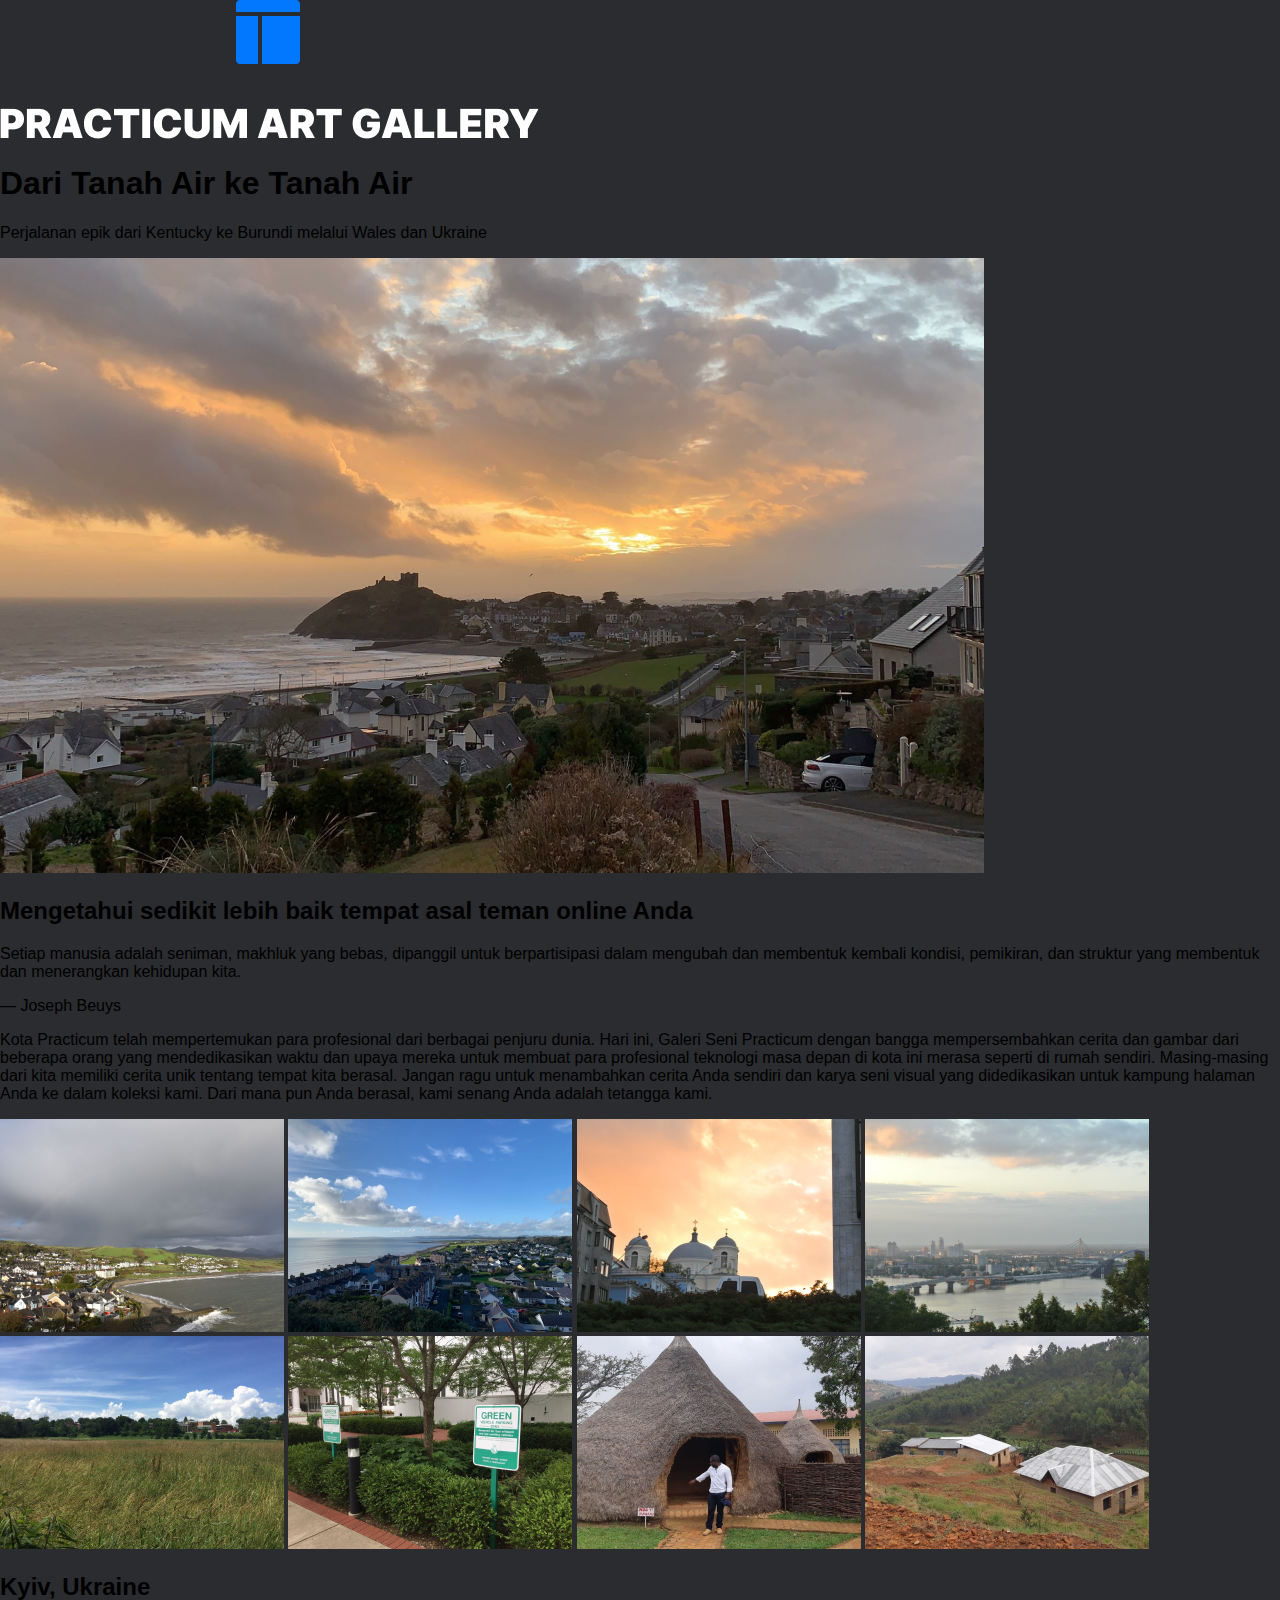
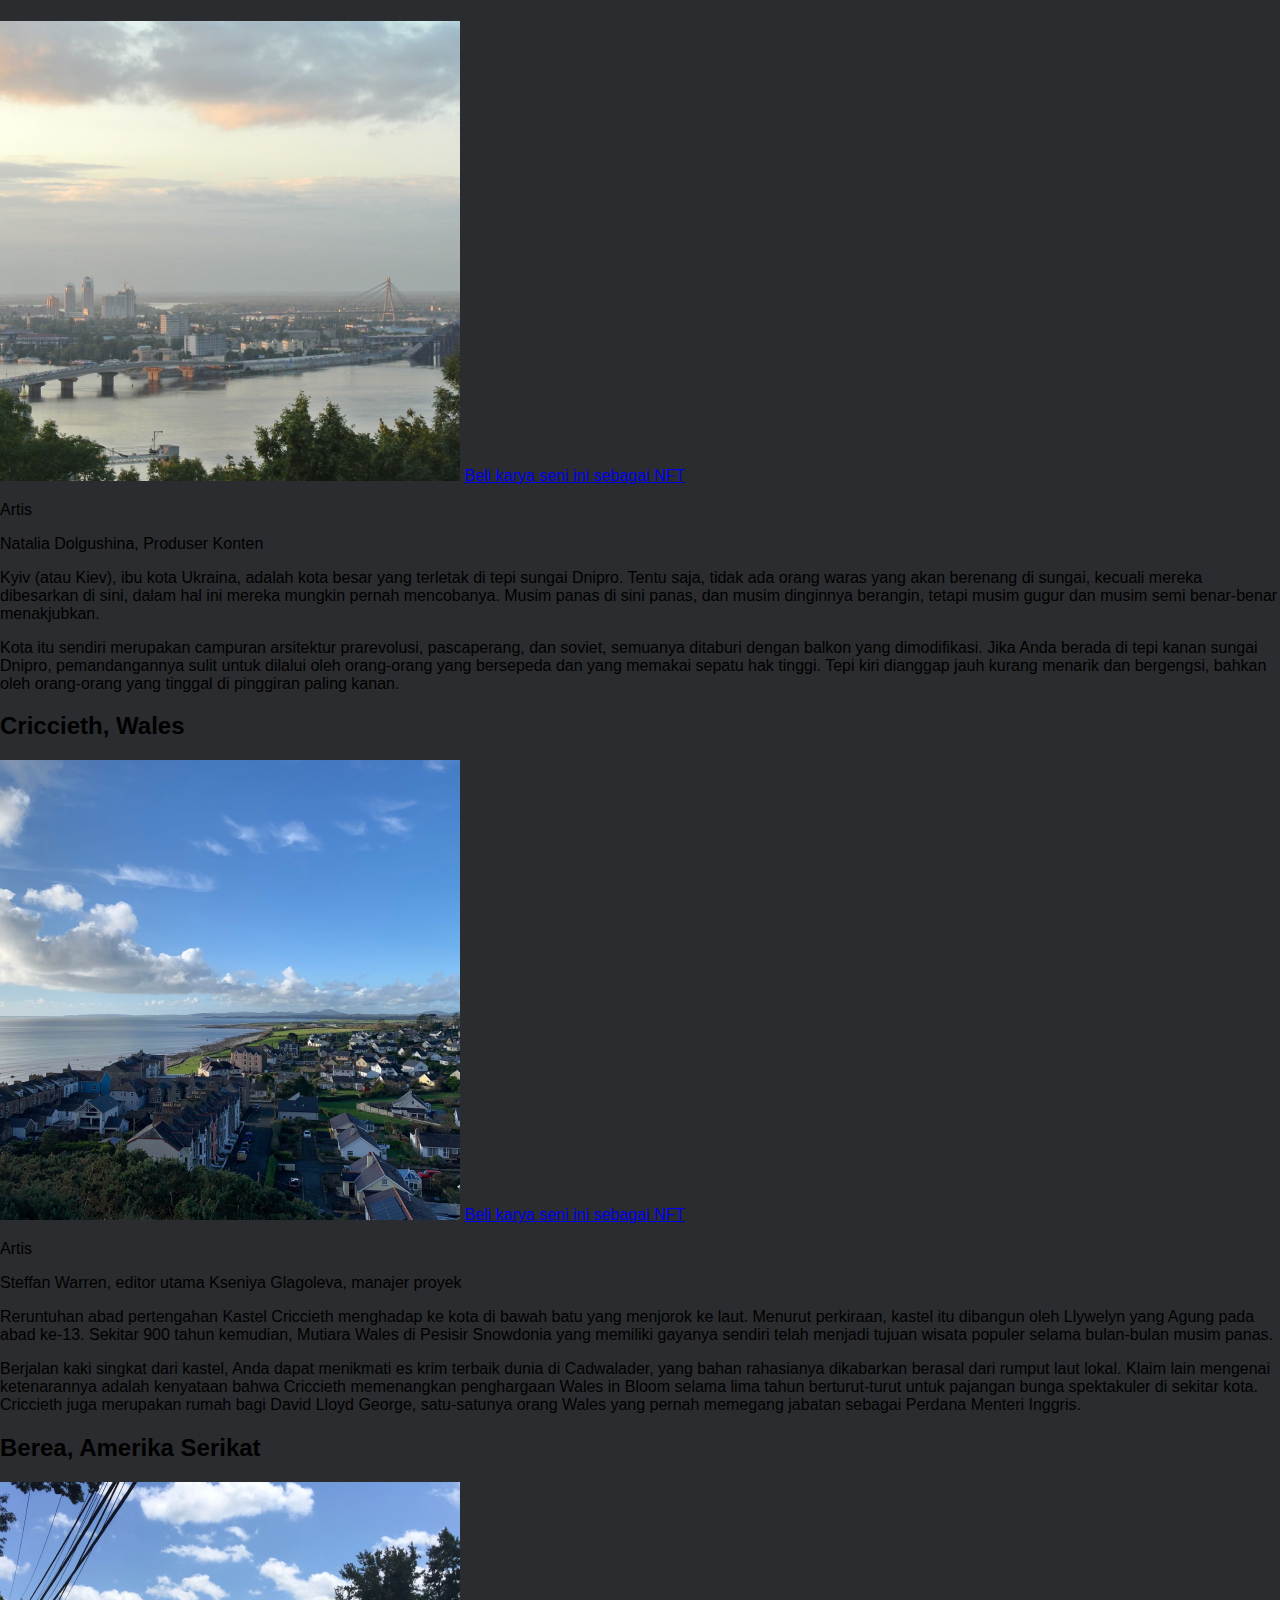
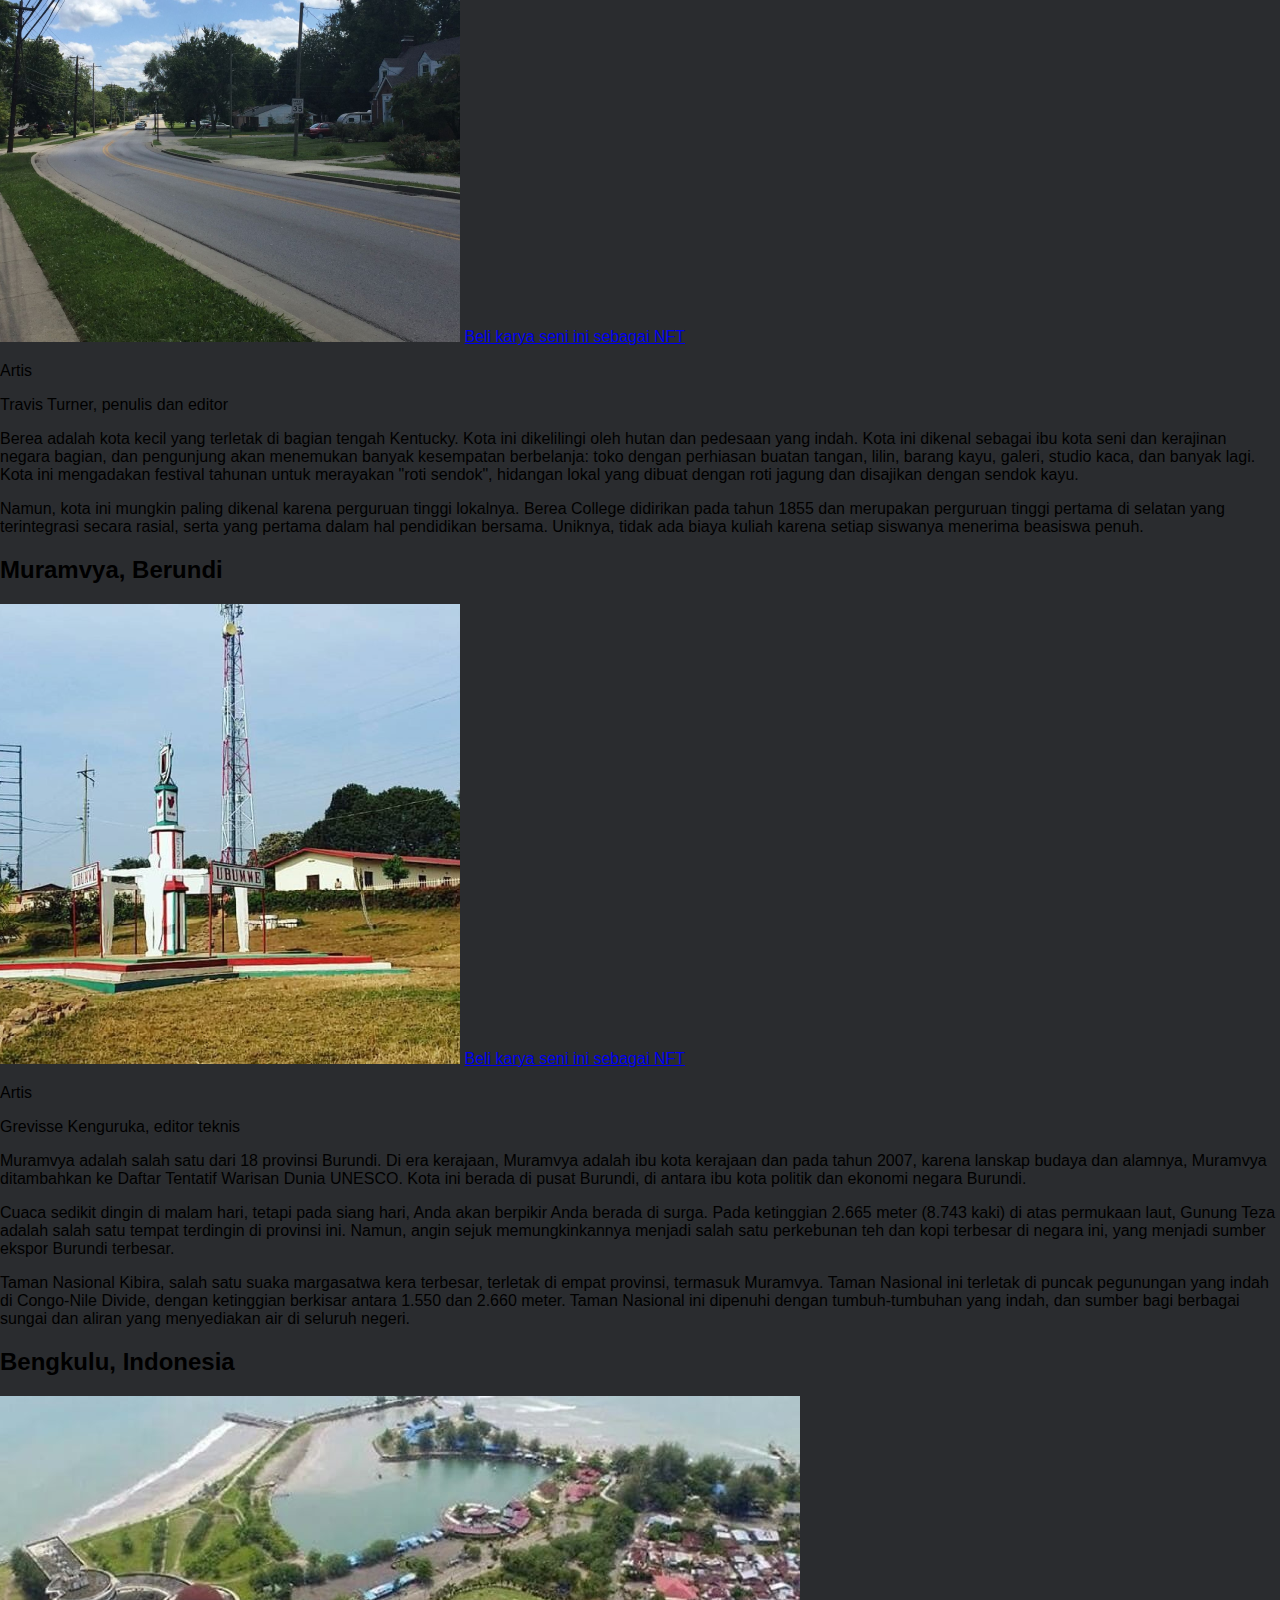
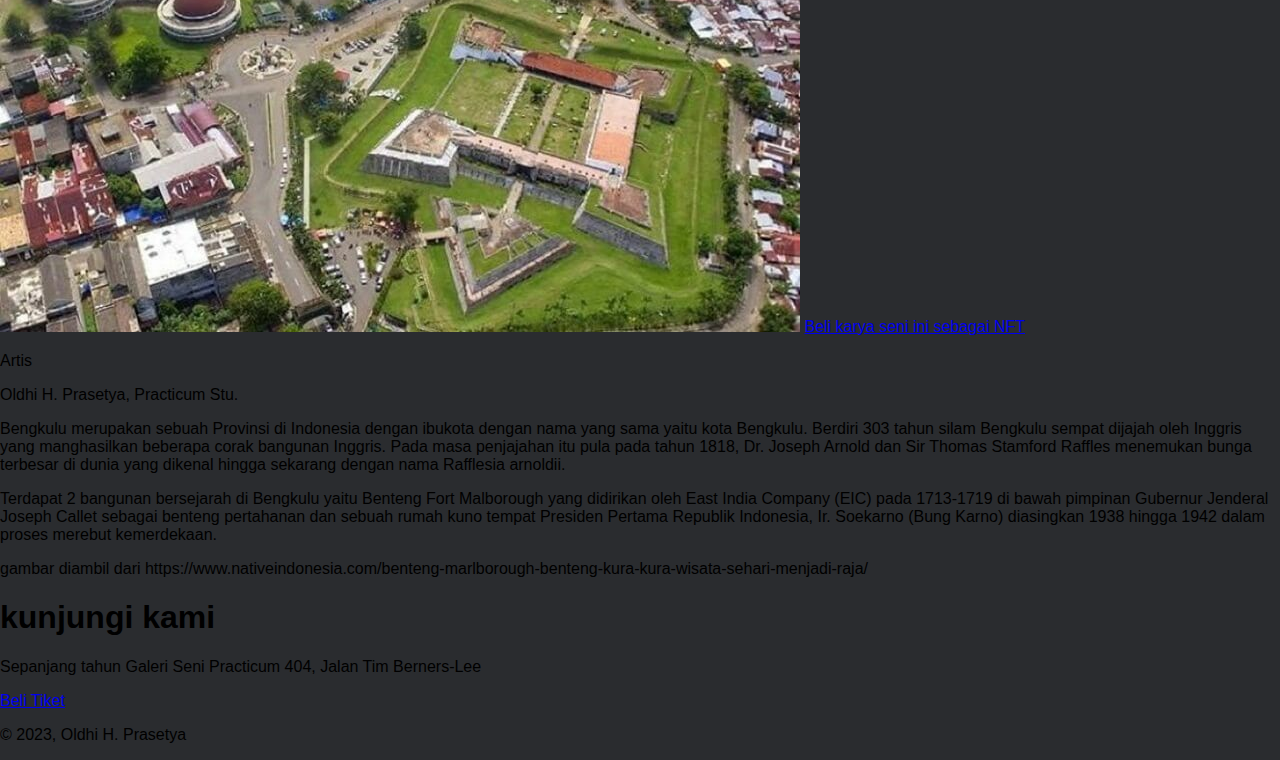
==== index.html @ 5ed34b83 "HTML done" ====
<!DOCTYPE html>
<html lang="id">
<head>
    <meta charset="UTF-8">
    <meta name="viewport" content="width=device-width, initial-scale=1.0">
    <link rel="stylesheet" href="pages/index.css">
    <title>PRACTICUM ART GALLERY WEB PROJECT 3 ID</title>
</head>

<body class="root">
    <div class="page">
        <!-- HEADER BLOCK-->
        <header class="header">
            <img class="header__logo" src="./images/logo.png" alt="Logo Practicum Art Gallery">
        </header>
    </div>
    <main class="main">
        <!-- LEAD BLOCK-->
        <section class="lead">
            <h1 class="lead__title">Dari Tanah Air ke Tanah Air</h1>
            <p class="lead__subtitle">Perjalanan epik dari Kentucky ke Burundi melalui Wales dan Ukraine</p>
            <img class="lead__image" src="./images/kalegin-michail.png" alt="kalegin-michail-179870-unsplash">
        </section> 
        <!-- INTRO BLOCK-->   
        <section class="intro">
            <h2 class="intro__title">Mengetahui sedikit lebih baik tempat asal teman online Anda</h2>
            <p class="intro__text intro__text_content-manusia">Setiap manusia adalah seniman, makhluk yang bebas, dipanggil untuk berpartisipasi dalam mengubah dan membentuk kembali kondisi, pemikiran, dan struktur yang membentuk dan menerangkan kehidupan kita.</p>
            <p class="intro__text intro__text_content-author">— Joseph Beuys</p>
            <p class="intro__text intro__text_content-kota-practicum">Kota Practicum telah mempertemukan para profesional dari berbagai penjuru dunia. Hari ini, Galeri Seni Practicum dengan bangga mempersembahkan cerita dan gambar dari beberapa orang yang mendedikasikan waktu dan upaya mereka untuk membuat para profesional teknologi masa depan di kota ini merasa seperti di rumah sendiri. Masing-masing dari kita memiliki cerita unik tentang tempat kita berasal. Jangan ragu untuk menambahkan cerita Anda sendiri dan karya seni visual yang didedikasikan untuk kampung halaman Anda ke dalam koleksi kami. Dari mana pun Anda berasal, kami senang Anda adalah tetangga kami.</p>
        </section>
        <!-- PHOTO-GRID BLOCK-->
        <section class="photo-grid">
            <img class="photo-grid__item" src="./images/item(1).png" alt="photo kota pertama">
            <img class="photo-grid__item" src="./images/item(2).png" alt="photo kota kedua">
            <img class="photo-grid__item" src="./images/item(3).png" alt="photo kota ketiga">
            <img class="photo-grid__item" src="./images/item(4).png" alt="photo kota keempat">
            <img class="photo-grid__item" src="./images/item(5).png" alt="photo kota kelima">
            <img class="photo-grid__item" src="./images/item(6).png" alt="photo kota keenam">
            <img class="photo-grid__item" src="./images/item(7).png" alt="photo kota ketujuh">
            <img class="photo-grid__item" src="./images/item(8).png" alt="photo kota kedelapan">
        </section>
        <!-- PLACES BLOCK-->
        <section class="places">
            <!-- PLACE KYIV UKRAINE BLOCK-->
            <div class="place">
                <h2 class="place__title">Kyiv, Ukraine</h2>
                <img class="place__image" src="./images/image(1).png" alt="photo tempat pertama">
                <a class="place__paragraph place__paragraph_link-NFT" href="https://www.theverge.com/22310188/nft-explainer-what-is-blockchain-crypto-art-faq">Beli karya seni ini sebagai NFT</a>
                <div class="place__website">
                    <p class="place__url-heading">Artis</p>
                    <p class="place__artist">Natalia Dolgushina, Produser Konten</p>
                </div>
                <div class="place__paragraph">
                    <p class="place__paragraph place__paragraph_text">Kyiv (atau Kiev), ibu kota Ukraina, adalah kota besar yang terletak di tepi sungai Dnipro. Tentu saja, tidak ada orang waras yang akan berenang di sungai, kecuali mereka dibesarkan di sini, dalam hal ini mereka mungkin pernah mencobanya. Musim panas di sini panas, dan musim dinginnya berangin, tetapi musim gugur dan musim semi benar-benar menakjubkan.</p>
                    <p class="place__paragraph place__paragraph_text">Kota itu sendiri merupakan campuran arsitektur prarevolusi, pascaperang, dan soviet, semuanya ditaburi dengan balkon yang dimodifikasi. Jika Anda berada di tepi kanan sungai Dnipro, pemandangannya sulit untuk dilalui oleh orang-orang yang bersepeda dan yang memakai sepatu hak tinggi. Tepi kiri dianggap jauh kurang menarik dan bergengsi, bahkan oleh orang-orang yang tinggal di pinggiran paling kanan.</p>   
                </div>
            </div>
            <!-- PLACE CRICCIETH WALES BLOCK-->
            <div class="place">
                <h2 class="place__title">Criccieth, Wales</h2>
                <img class="place__image" src="./images/image(2).png" alt="photo tempat kedua">
                <a class="place__paragraph place__paragraph_link-NFT" href="https://www.theverge.com/22310188/nft-explainer-what-is-blockchain-crypto-art-faq">Beli karya seni ini sebagai NFT</a>
                <div class="place__website">
                    <p class="place__url-heading">Artis</p>
                    <p class="place__artist">Steffan Warren, editor utama Kseniya Glagoleva, manajer proyek</p>
                </div>
                <div class="place__paragraph">
                    <p class="place__paragraph place__paragraph_text">Reruntuhan abad pertengahan Kastel Criccieth menghadap ke kota di bawah batu yang menjorok ke laut. Menurut perkiraan, kastel itu dibangun oleh Llywelyn yang Agung pada abad ke-13. Sekitar 900 tahun kemudian, Mutiara Wales di Pesisir Snowdonia yang memiliki gayanya sendiri telah menjadi tujuan wisata populer selama bulan-bulan musim panas.</p>
                    <p class="place__paragraph place__paragraph_text">Berjalan kaki singkat dari kastel, Anda dapat menikmati es krim terbaik dunia di Cadwalader, yang bahan rahasianya dikabarkan berasal dari rumput laut lokal. Klaim lain mengenai ketenarannya adalah kenyataan bahwa Criccieth memenangkan penghargaan Wales in Bloom selama lima tahun berturut-turut untuk pajangan bunga spektakuler di sekitar kota. Criccieth juga merupakan rumah bagi David Lloyd George, satu-satunya orang Wales yang pernah memegang jabatan sebagai Perdana Menteri Inggris.</p>   
                </div>
            </div>
            <!-- PLACE BEREA, AMERIKA SERIKAT BLOCK-->
            <div class="place">
                <h2 class="place__title">Berea, Amerika Serikat</h2>
                <img class="place__image" src="./images/image(3).png" alt="photo tempat ketiga">
                <a class="place__paragraph place__paragraph_link-NFT" href="https://www.theverge.com/22310188/nft-explainer-what-is-blockchain-crypto-art-faq">Beli karya seni ini sebagai NFT</a>
                <div class="place__website">
                    <p class="place__url-heading">Artis</p>
                    <p class="place__artist">Travis Turner, penulis dan editor</p>
                </div>
                <div class="place__paragraph">
                    <p class="place__paragraph place__paragraph_text">Berea adalah kota kecil yang terletak di bagian tengah Kentucky. Kota ini dikelilingi oleh hutan dan pedesaan yang indah. Kota ini dikenal sebagai ibu kota seni dan kerajinan negara bagian, dan pengunjung akan menemukan banyak kesempatan berbelanja: toko dengan perhiasan buatan tangan, lilin, barang kayu, galeri, studio kaca, dan banyak lagi. Kota ini mengadakan festival tahunan untuk merayakan "roti sendok", hidangan lokal yang dibuat dengan roti jagung dan disajikan dengan sendok kayu.</p>
                    <p class="place__paragraph place__paragraph_text">Namun, kota ini mungkin paling dikenal karena perguruan tinggi lokalnya. Berea College didirikan pada tahun 1855 dan merupakan perguruan tinggi pertama di selatan yang terintegrasi secara rasial, serta yang pertama dalam hal pendidikan bersama. Uniknya, tidak ada biaya kuliah karena setiap siswanya menerima beasiswa penuh.</p>   
                </div>
            </div>
            <!-- PLACE MURAMVYA BERUNDI BLOCK-->
            <div class="place">
                <h2 class="place__title">Muramvya, Berundi</h2>
                <img class="place__image" src="./images/image(4).png" alt="photo tempat keempat">
                <a class="place__paragraph place__paragraph_link-NFT" href="https://www.theverge.com/22310188/nft-explainer-what-is-blockchain-crypto-art-faq">Beli karya seni ini sebagai NFT</a>
                <div class="place__website">
                    <p class="place__url-heading">Artis</p>
                    <p class="place__artist">Grevisse Kenguruka, editor teknis</p>
                </div>
                <div class="place__paragraph">
                    <p class="place__paragraph place__paragraph_text">Muramvya adalah salah satu dari 18 provinsi Burundi. Di era kerajaan, Muramvya adalah ibu kota kerajaan dan pada tahun 2007, karena lanskap budaya dan alamnya, Muramvya ditambahkan ke Daftar Tentatif Warisan Dunia UNESCO. Kota ini berada di pusat Burundi, di antara ibu kota politik dan ekonomi negara Burundi.</p>
                    <p class="place__paragraph place__paragraph_text">Cuaca sedikit dingin di malam hari, tetapi pada siang hari, Anda akan berpikir Anda berada di surga. Pada ketinggian 2.665 meter (8.743 kaki) di atas permukaan laut, Gunung Teza adalah salah satu tempat terdingin di provinsi ini. Namun, angin sejuk memungkinkannya menjadi salah satu perkebunan teh dan kopi terbesar di negara ini, yang menjadi sumber ekspor Burundi terbesar.</p>  
                    <p class="place__paragraph place__paragraph_text">Taman Nasional Kibira, salah satu suaka margasatwa kera terbesar, terletak di empat provinsi, termasuk Muramvya. Taman Nasional ini terletak di puncak pegunungan yang indah di Congo-Nile Divide, dengan ketinggian berkisar antara 1.550 dan 2.660 meter. Taman Nasional ini dipenuhi dengan tumbuh-tumbuhan yang indah, dan sumber bagi berbagai sungai dan aliran yang menyediakan air di seluruh negeri.</p>  
                </div>
            </div>
            <!-- PLACE BENGKULU INDONESIA BLOCK-->
            <div class="place">
                <h2 class="place__title">Bengkulu, Indonesia</h2>
                <img class="place__image" src="./images/image(5).png" alt="photo tempat kelima">
                <a class="place__paragraph place__paragraph_link-NFT" href="https://www.theverge.com/22310188/nft-explainer-what-is-blockchain-crypto-art-faq">Beli karya seni ini sebagai NFT</a>
                <div class="place__website">
                    <p class="place__url-heading">Artis</p>
                    <p class="place__artist">Oldhi H. Prasetya, Practicum Stu.</p>
                </div>
                <div class="place__paragraph">
                    <p class="place__paragraph place__paragraph_text">Bengkulu merupakan sebuah Provinsi di Indonesia dengan ibukota dengan nama yang sama yaitu kota Bengkulu. Berdiri 303 tahun silam Bengkulu sempat dijajah oleh Inggris yang manghasilkan beberapa corak bangunan Inggris. Pada masa penjajahan itu pula pada tahun 1818, Dr. Joseph Arnold dan Sir Thomas Stamford Raffles menemukan bunga terbesar di dunia yang dikenal hingga sekarang dengan nama Rafflesia arnoldii.</p>
                    <p class="place__paragraph place__paragraph_text">Terdapat 2 bangunan bersejarah di Bengkulu yaitu Benteng Fort Malborough yang didirikan oleh East India Company (EIC) pada 1713-1719 di bawah pimpinan Gubernur Jenderal Joseph Callet sebagai benteng pertahanan dan sebuah rumah kuno tempat Presiden Pertama Republik Indonesia, Ir. Soekarno (Bung Karno) diasingkan 1938 hingga 1942 dalam proses merebut kemerdekaan.</p>
                    <p class="place__paragraph place__paragraph_text">gambar diambil dari https://www.nativeindonesia.com/benteng-marlborough-benteng-kura-kura-wisata-sehari-menjadi-raja/</p>  
                </div>
            </div>
        </section>
        <!-- COVER BLOCK-->
        <section class="cover">
            <div class="cover__overlay">
                <h1 class="cover__title">kunjungi kami</h1>
                <p class="cover__subtitle">Sepanjang tahun Galeri Seni Practicum 404, Jalan Tim Berners-Lee</p>
                <a class="cover__paragraph" href="https://www.theverge.com/22310188/nft-explainer-what-is-blockchain-crypto-art-faq">Beli Tiket</a>
            </div>
        </section>    
        <!-- FOOTER BLOCK-->
        <footer class="footer">
            <p class="footer_copyright">&copy; 2023, Oldhi H. Prasetya</p>
        </footer>
    </main>
</body>
</html>
---- pages/index.css ----
@import url(../blocks/root/root.css);
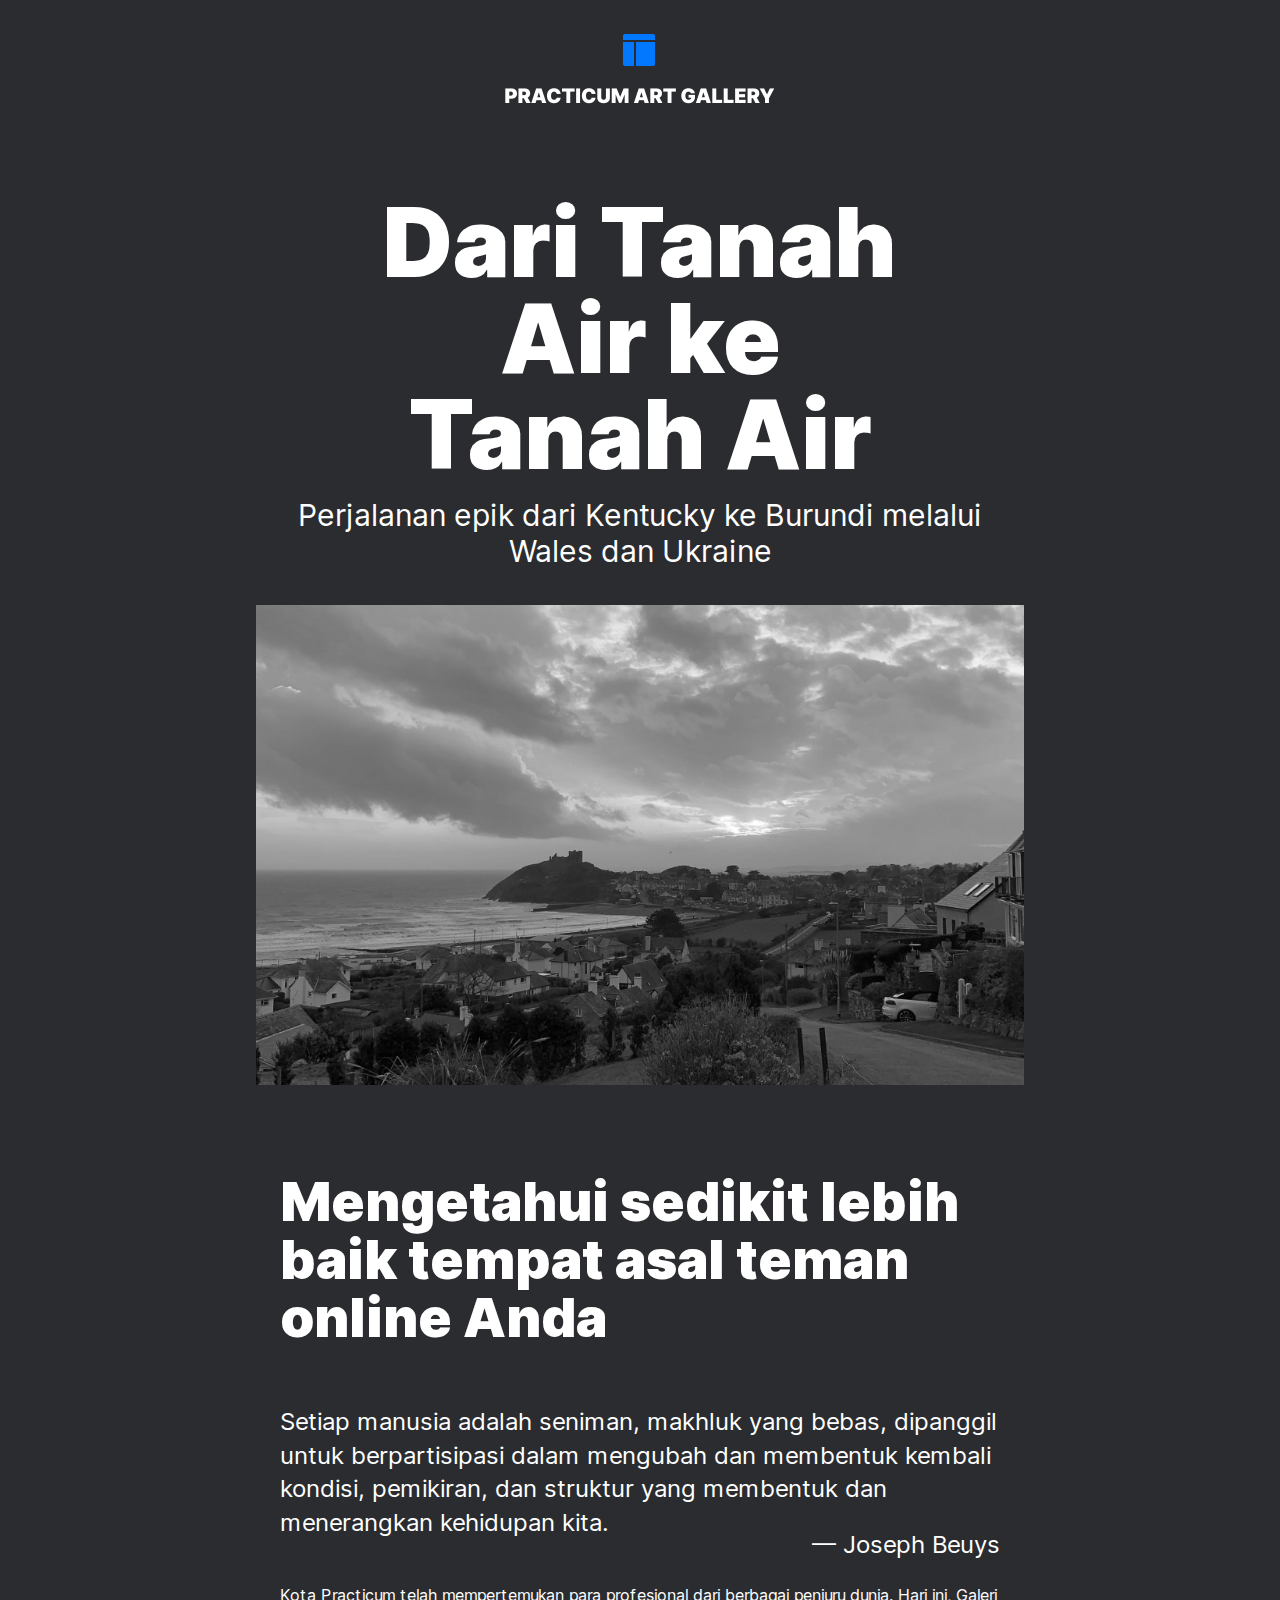
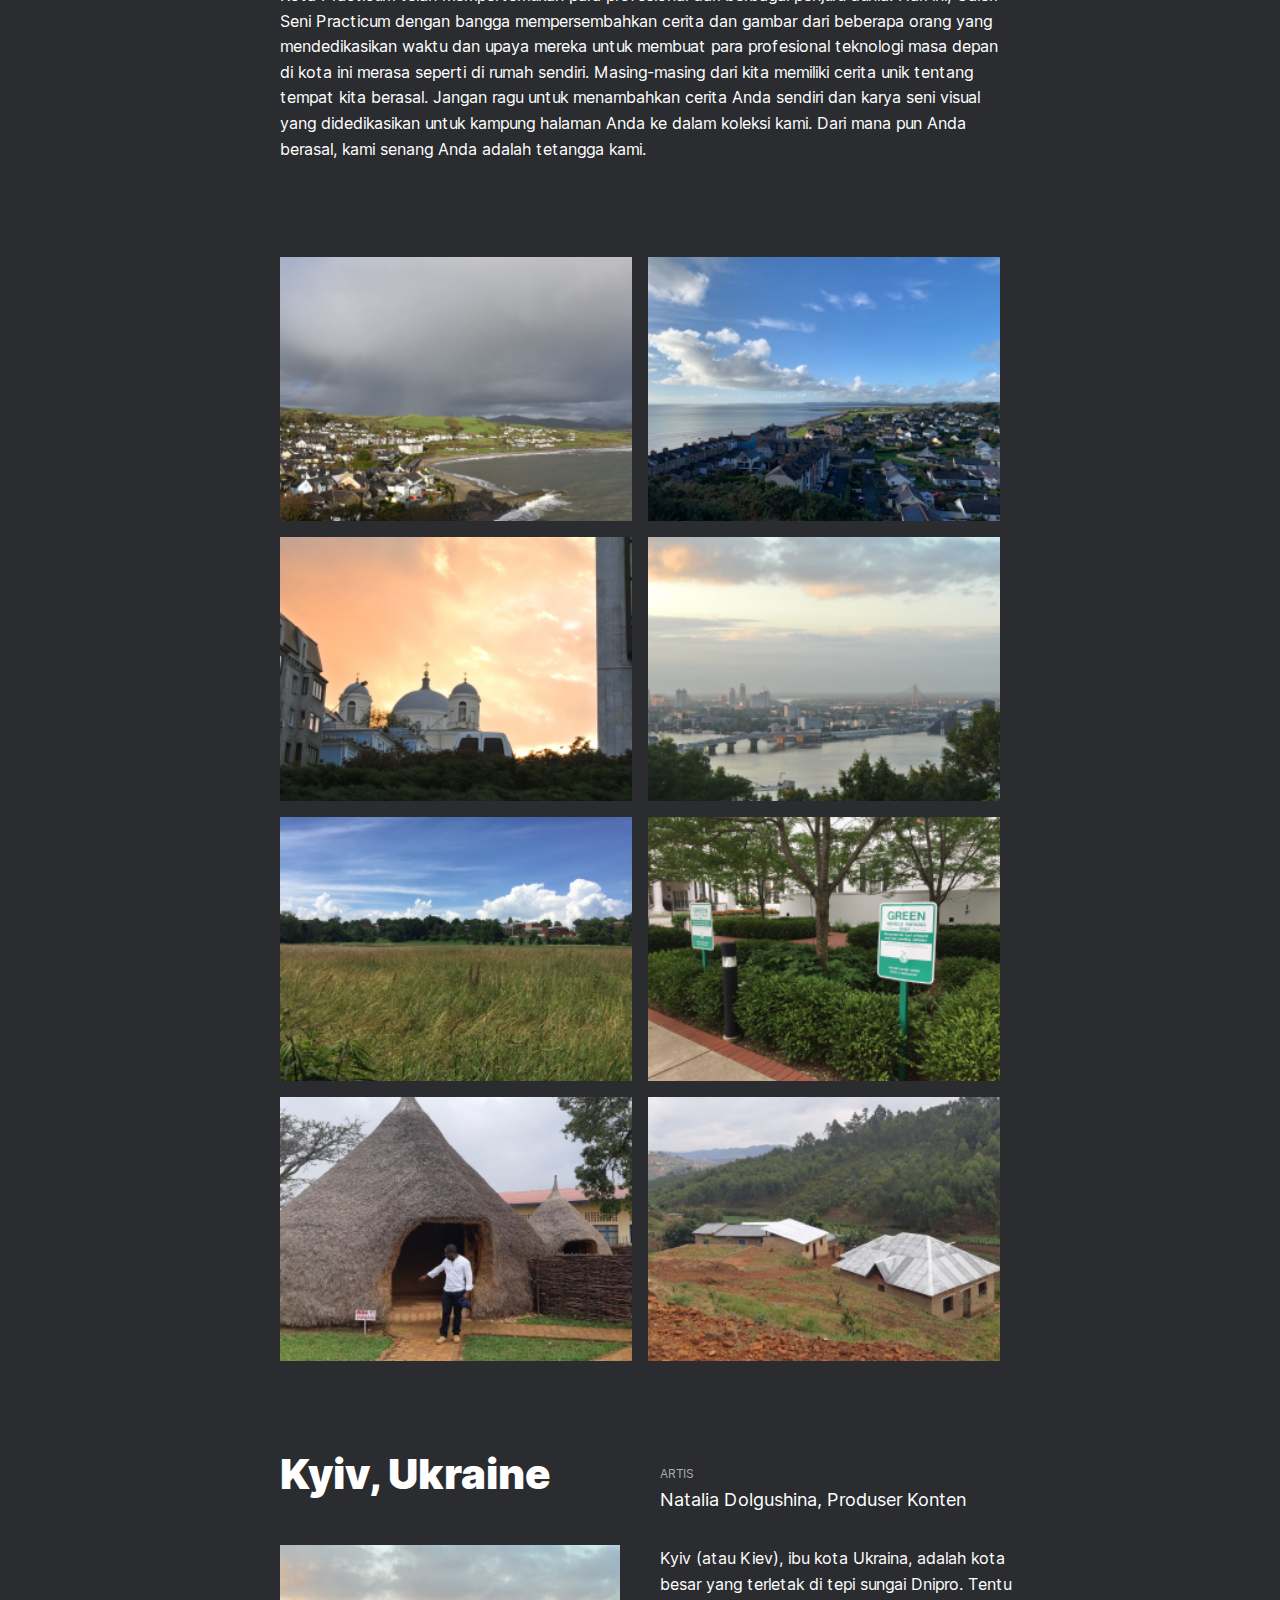
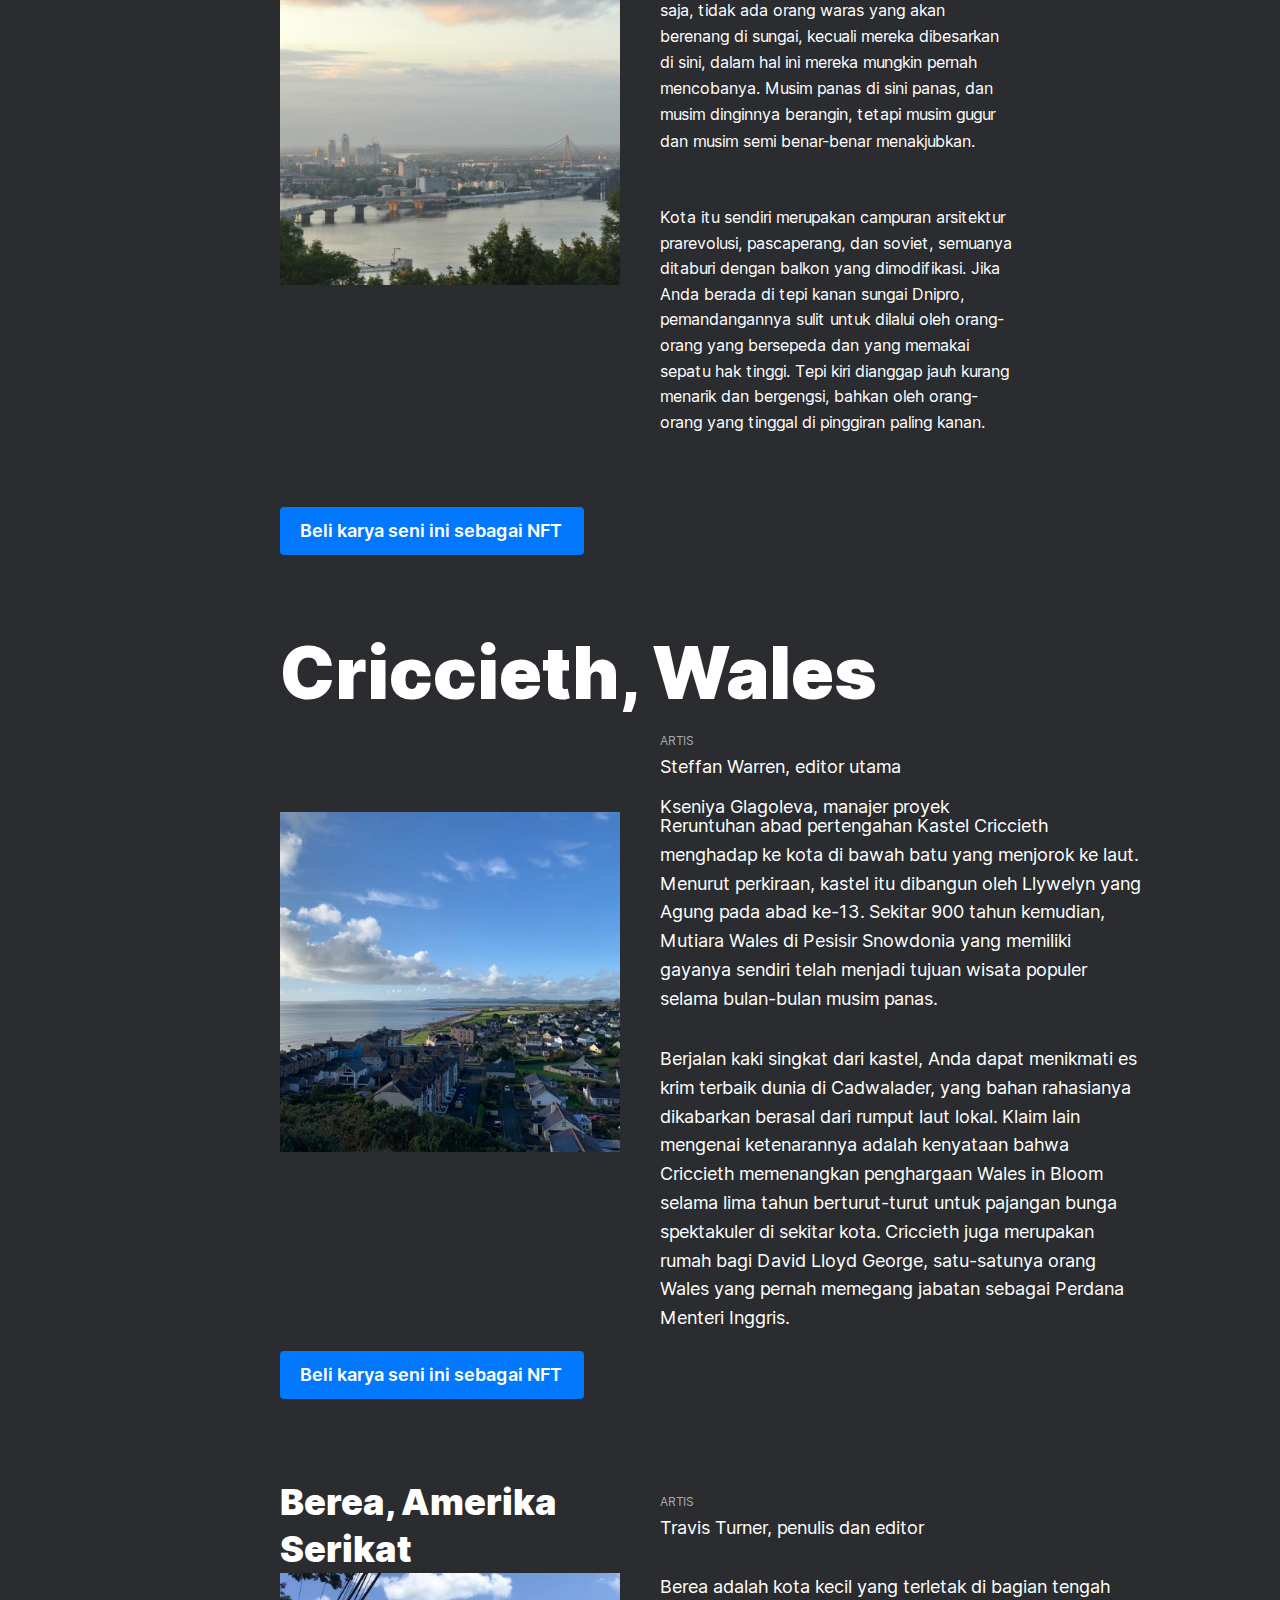
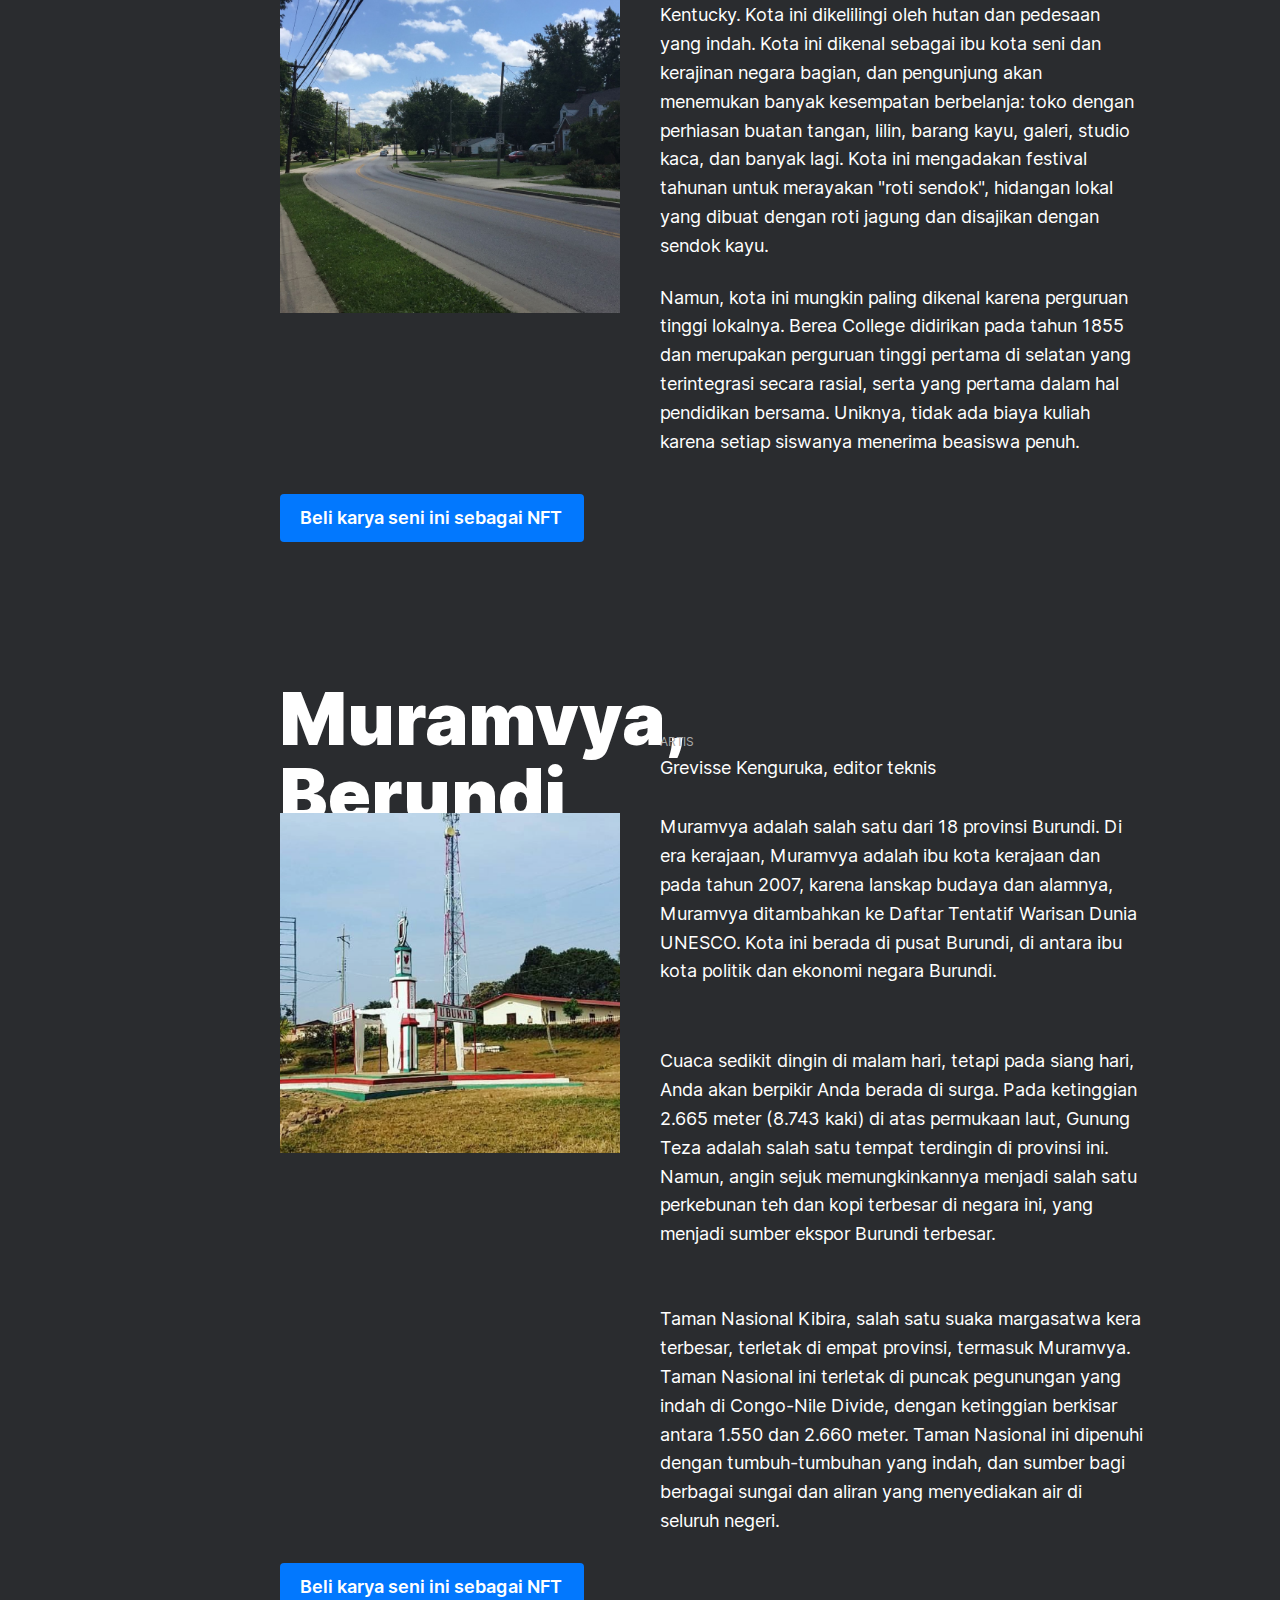
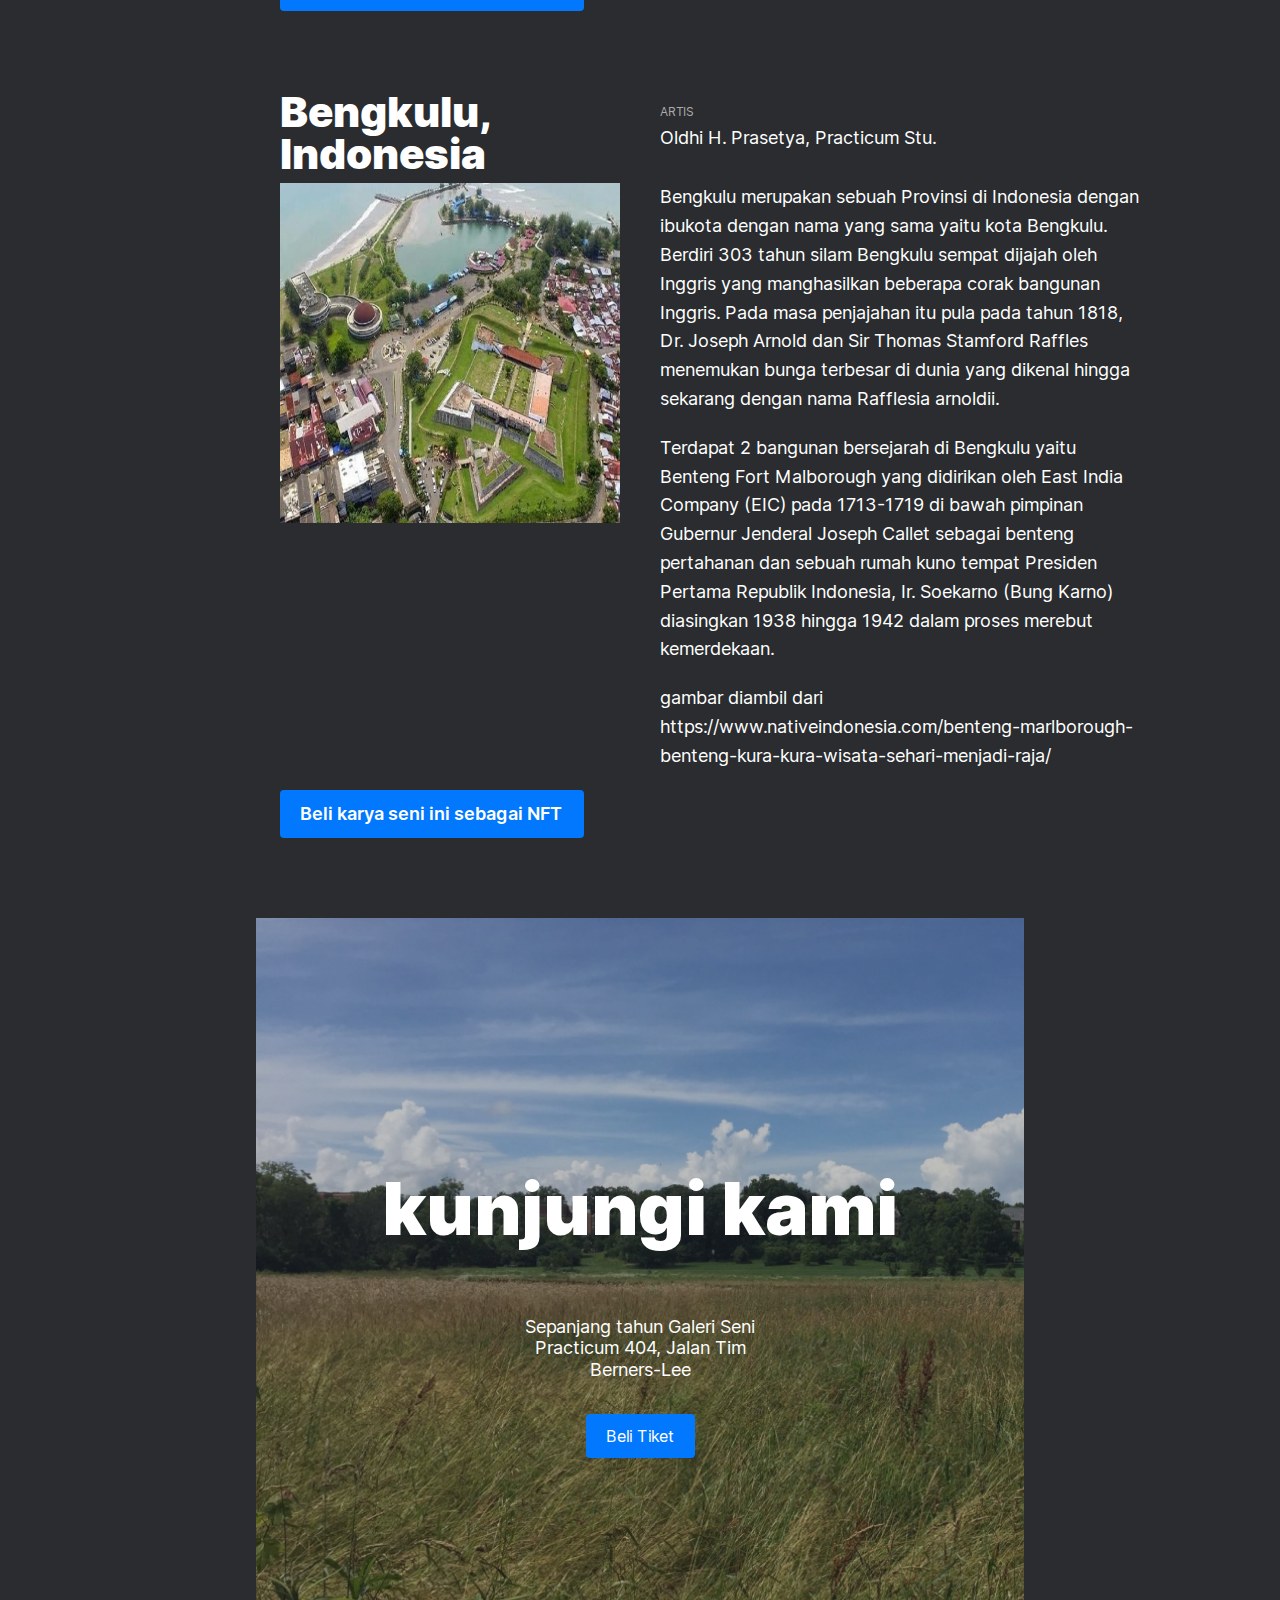
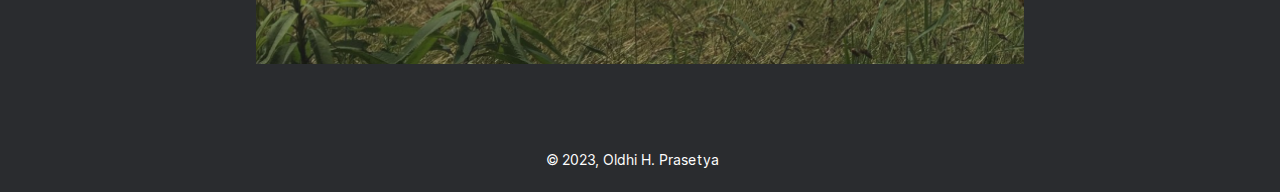
==== commit 2ea9055a: "cek otomatis" ====
--- a/index.html
+++ b/index.html
@@ -26,7 +26,7 @@
             <h2 class="intro__title">Mengetahui sedikit lebih baik tempat asal teman online Anda</h2>
             <p class="intro__text intro__text_content-manusia">Setiap manusia adalah seniman, makhluk yang bebas, dipanggil untuk berpartisipasi dalam mengubah dan membentuk kembali kondisi, pemikiran, dan struktur yang membentuk dan menerangkan kehidupan kita.</p>
             <p class="intro__text intro__text_content-author">— Joseph Beuys</p>
-            <p class="intro__text intro__text_content-kota-practicum">Kota Practicum telah mempertemukan para profesional dari berbagai penjuru dunia. Hari ini, Galeri Seni Practicum dengan bangga mempersembahkan cerita dan gambar dari beberapa orang yang mendedikasikan waktu dan upaya mereka untuk membuat para profesional teknologi masa depan di kota ini merasa seperti di rumah sendiri. Masing-masing dari kita memiliki cerita unik tentang tempat kita berasal. Jangan ragu untuk menambahkan cerita Anda sendiri dan karya seni visual yang didedikasikan untuk kampung halaman Anda ke dalam koleksi kami. Dari mana pun Anda berasal, kami senang Anda adalah tetangga kami.</p>
+            <p class="intro__text intro__text_content-practicum">Kota Practicum telah mempertemukan para profesional dari berbagai penjuru dunia. Hari ini, Galeri Seni Practicum dengan bangga mempersembahkan cerita dan gambar dari beberapa orang yang mendedikasikan waktu dan upaya mereka untuk membuat para profesional teknologi masa depan di kota ini merasa seperti di rumah sendiri. Masing-masing dari kita memiliki cerita unik tentang tempat kita berasal. Jangan ragu untuk menambahkan cerita Anda sendiri dan karya seni visual yang didedikasikan untuk kampung halaman Anda ke dalam koleksi kami. Dari mana pun Anda berasal, kami senang Anda adalah tetangga kami.</p>
         </section>
         <!-- PHOTO-GRID BLOCK-->
         <section class="photo-grid">
@@ -43,74 +43,75 @@
         <section class="places">
             <!-- PLACE KYIV UKRAINE BLOCK-->
             <div class="place">
-                <h2 class="place__title">Kyiv, Ukraine</h2>
+                <h2 class="place__title1">Kyiv, Ukraine</h2>
                 <img class="place__image" src="./images/image(1).png" alt="photo tempat pertama">
-                <a class="place__paragraph place__paragraph_link-NFT" href="https://www.theverge.com/22310188/nft-explainer-what-is-blockchain-crypto-art-faq">Beli karya seni ini sebagai NFT</a>
+                <a class="place__link-NFT" href="https://www.theverge.com/22310188/nft-explainer-what-is-blockchain-crypto-art-faq">Beli karya seni ini sebagai NFT</a>
                 <div class="place__website">
                     <p class="place__url-heading">Artis</p>
                     <p class="place__artist">Natalia Dolgushina, Produser Konten</p>
                 </div>
                 <div class="place__paragraph">
-                    <p class="place__paragraph place__paragraph_text">Kyiv (atau Kiev), ibu kota Ukraina, adalah kota besar yang terletak di tepi sungai Dnipro. Tentu saja, tidak ada orang waras yang akan berenang di sungai, kecuali mereka dibesarkan di sini, dalam hal ini mereka mungkin pernah mencobanya. Musim panas di sini panas, dan musim dinginnya berangin, tetapi musim gugur dan musim semi benar-benar menakjubkan.</p>
-                    <p class="place__paragraph place__paragraph_text">Kota itu sendiri merupakan campuran arsitektur prarevolusi, pascaperang, dan soviet, semuanya ditaburi dengan balkon yang dimodifikasi. Jika Anda berada di tepi kanan sungai Dnipro, pemandangannya sulit untuk dilalui oleh orang-orang yang bersepeda dan yang memakai sepatu hak tinggi. Tepi kiri dianggap jauh kurang menarik dan bergengsi, bahkan oleh orang-orang yang tinggal di pinggiran paling kanan.</p>   
+                    <p class="place__paragraph place__paragraph_text1">Kyiv (atau Kiev), ibu kota Ukraina, adalah kota besar yang terletak di tepi sungai Dnipro. Tentu saja, tidak ada orang waras yang akan berenang di sungai, kecuali mereka dibesarkan di sini, dalam hal ini mereka mungkin pernah mencobanya. Musim panas di sini panas, dan musim dinginnya berangin, tetapi musim gugur dan musim semi benar-benar menakjubkan.</p>
+                    <p class="place__paragraph place__paragraph_text1">Kota itu sendiri merupakan campuran arsitektur prarevolusi, pascaperang, dan soviet, semuanya ditaburi dengan balkon yang dimodifikasi. Jika Anda berada di tepi kanan sungai Dnipro, pemandangannya sulit untuk dilalui oleh orang-orang yang bersepeda dan yang memakai sepatu hak tinggi. Tepi kiri dianggap jauh kurang menarik dan bergengsi, bahkan oleh orang-orang yang tinggal di pinggiran paling kanan.</p>   
                 </div>
             </div>
             <!-- PLACE CRICCIETH WALES BLOCK-->
             <div class="place">
-                <h2 class="place__title">Criccieth, Wales</h2>
+                <h2 class="place__title2">Criccieth, Wales</h2>
                 <img class="place__image" src="./images/image(2).png" alt="photo tempat kedua">
-                <a class="place__paragraph place__paragraph_link-NFT" href="https://www.theverge.com/22310188/nft-explainer-what-is-blockchain-crypto-art-faq">Beli karya seni ini sebagai NFT</a>
+                <a class="place__link-NFT" href="https://www.theverge.com/22310188/nft-explainer-what-is-blockchain-crypto-art-faq">Beli karya seni ini sebagai NFT</a>
                 <div class="place__website">
                     <p class="place__url-heading">Artis</p>
-                    <p class="place__artist">Steffan Warren, editor utama Kseniya Glagoleva, manajer proyek</p>
+                    <p class="place__artist">Steffan Warren, editor utama</p>
+                    <p class="place__artist">Kseniya Glagoleva, manajer proyek</p>
                 </div>
                 <div class="place__paragraph">
-                    <p class="place__paragraph place__paragraph_text">Reruntuhan abad pertengahan Kastel Criccieth menghadap ke kota di bawah batu yang menjorok ke laut. Menurut perkiraan, kastel itu dibangun oleh Llywelyn yang Agung pada abad ke-13. Sekitar 900 tahun kemudian, Mutiara Wales di Pesisir Snowdonia yang memiliki gayanya sendiri telah menjadi tujuan wisata populer selama bulan-bulan musim panas.</p>
-                    <p class="place__paragraph place__paragraph_text">Berjalan kaki singkat dari kastel, Anda dapat menikmati es krim terbaik dunia di Cadwalader, yang bahan rahasianya dikabarkan berasal dari rumput laut lokal. Klaim lain mengenai ketenarannya adalah kenyataan bahwa Criccieth memenangkan penghargaan Wales in Bloom selama lima tahun berturut-turut untuk pajangan bunga spektakuler di sekitar kota. Criccieth juga merupakan rumah bagi David Lloyd George, satu-satunya orang Wales yang pernah memegang jabatan sebagai Perdana Menteri Inggris.</p>   
+                    <p class="place__paragraph place__paragraph_text2">Reruntuhan abad pertengahan Kastel Criccieth menghadap ke kota di bawah batu yang menjorok ke laut. Menurut perkiraan, kastel itu dibangun oleh Llywelyn yang Agung pada abad ke-13. Sekitar 900 tahun kemudian, Mutiara Wales di Pesisir Snowdonia yang memiliki gayanya sendiri telah menjadi tujuan wisata populer selama bulan-bulan musim panas.</p>
+                    <p class="place__paragraph place__paragraph_text2">Berjalan kaki singkat dari kastel, Anda dapat menikmati es krim terbaik dunia di Cadwalader, yang bahan rahasianya dikabarkan berasal dari rumput laut lokal. Klaim lain mengenai ketenarannya adalah kenyataan bahwa Criccieth memenangkan penghargaan Wales in Bloom selama lima tahun berturut-turut untuk pajangan bunga spektakuler di sekitar kota. Criccieth juga merupakan rumah bagi David Lloyd George, satu-satunya orang Wales yang pernah memegang jabatan sebagai Perdana Menteri Inggris.</p>   
                 </div>
             </div>
             <!-- PLACE BEREA, AMERIKA SERIKAT BLOCK-->
             <div class="place">
-                <h2 class="place__title">Berea, Amerika Serikat</h2>
+                <h2 class="place__title3">Berea, Amerika Serikat</h2>
                 <img class="place__image" src="./images/image(3).png" alt="photo tempat ketiga">
-                <a class="place__paragraph place__paragraph_link-NFT" href="https://www.theverge.com/22310188/nft-explainer-what-is-blockchain-crypto-art-faq">Beli karya seni ini sebagai NFT</a>
+                <a class="place__link-NFT" href="https://www.theverge.com/22310188/nft-explainer-what-is-blockchain-crypto-art-faq">Beli karya seni ini sebagai NFT</a>
                 <div class="place__website">
                     <p class="place__url-heading">Artis</p>
                     <p class="place__artist">Travis Turner, penulis dan editor</p>
                 </div>
                 <div class="place__paragraph">
-                    <p class="place__paragraph place__paragraph_text">Berea adalah kota kecil yang terletak di bagian tengah Kentucky. Kota ini dikelilingi oleh hutan dan pedesaan yang indah. Kota ini dikenal sebagai ibu kota seni dan kerajinan negara bagian, dan pengunjung akan menemukan banyak kesempatan berbelanja: toko dengan perhiasan buatan tangan, lilin, barang kayu, galeri, studio kaca, dan banyak lagi. Kota ini mengadakan festival tahunan untuk merayakan "roti sendok", hidangan lokal yang dibuat dengan roti jagung dan disajikan dengan sendok kayu.</p>
-                    <p class="place__paragraph place__paragraph_text">Namun, kota ini mungkin paling dikenal karena perguruan tinggi lokalnya. Berea College didirikan pada tahun 1855 dan merupakan perguruan tinggi pertama di selatan yang terintegrasi secara rasial, serta yang pertama dalam hal pendidikan bersama. Uniknya, tidak ada biaya kuliah karena setiap siswanya menerima beasiswa penuh.</p>   
+                    <p class="place__paragraph place__paragraph_text3">Berea adalah kota kecil yang terletak di bagian tengah Kentucky. Kota ini dikelilingi oleh hutan dan pedesaan yang indah. Kota ini dikenal sebagai ibu kota seni dan kerajinan negara bagian, dan pengunjung akan menemukan banyak kesempatan berbelanja: toko dengan perhiasan buatan tangan, lilin, barang kayu, galeri, studio kaca, dan banyak lagi. Kota ini mengadakan festival tahunan untuk merayakan "roti sendok", hidangan lokal yang dibuat dengan roti jagung dan disajikan dengan sendok kayu.</p>
+                    <p class="place__paragraph place__paragraph_text3">Namun, kota ini mungkin paling dikenal karena perguruan tinggi lokalnya. Berea College didirikan pada tahun 1855 dan merupakan perguruan tinggi pertama di selatan yang terintegrasi secara rasial, serta yang pertama dalam hal pendidikan bersama. Uniknya, tidak ada biaya kuliah karena setiap siswanya menerima beasiswa penuh.</p>   
                 </div>
             </div>
             <!-- PLACE MURAMVYA BERUNDI BLOCK-->
             <div class="place">
-                <h2 class="place__title">Muramvya, Berundi</h2>
+                <h2 class="place__title4">Muramvya, Berundi</h2>
                 <img class="place__image" src="./images/image(4).png" alt="photo tempat keempat">
-                <a class="place__paragraph place__paragraph_link-NFT" href="https://www.theverge.com/22310188/nft-explainer-what-is-blockchain-crypto-art-faq">Beli karya seni ini sebagai NFT</a>
+                <a class="place__link-NFT" href="https://www.theverge.com/22310188/nft-explainer-what-is-blockchain-crypto-art-faq">Beli karya seni ini sebagai NFT</a>
                 <div class="place__website">
                     <p class="place__url-heading">Artis</p>
                     <p class="place__artist">Grevisse Kenguruka, editor teknis</p>
                 </div>
                 <div class="place__paragraph">
-                    <p class="place__paragraph place__paragraph_text">Muramvya adalah salah satu dari 18 provinsi Burundi. Di era kerajaan, Muramvya adalah ibu kota kerajaan dan pada tahun 2007, karena lanskap budaya dan alamnya, Muramvya ditambahkan ke Daftar Tentatif Warisan Dunia UNESCO. Kota ini berada di pusat Burundi, di antara ibu kota politik dan ekonomi negara Burundi.</p>
-                    <p class="place__paragraph place__paragraph_text">Cuaca sedikit dingin di malam hari, tetapi pada siang hari, Anda akan berpikir Anda berada di surga. Pada ketinggian 2.665 meter (8.743 kaki) di atas permukaan laut, Gunung Teza adalah salah satu tempat terdingin di provinsi ini. Namun, angin sejuk memungkinkannya menjadi salah satu perkebunan teh dan kopi terbesar di negara ini, yang menjadi sumber ekspor Burundi terbesar.</p>  
-                    <p class="place__paragraph place__paragraph_text">Taman Nasional Kibira, salah satu suaka margasatwa kera terbesar, terletak di empat provinsi, termasuk Muramvya. Taman Nasional ini terletak di puncak pegunungan yang indah di Congo-Nile Divide, dengan ketinggian berkisar antara 1.550 dan 2.660 meter. Taman Nasional ini dipenuhi dengan tumbuh-tumbuhan yang indah, dan sumber bagi berbagai sungai dan aliran yang menyediakan air di seluruh negeri.</p>  
+                    <p class="place__paragraph place__paragraph_text4">Muramvya adalah salah satu dari 18 provinsi Burundi. Di era kerajaan, Muramvya adalah ibu kota kerajaan dan pada tahun 2007, karena lanskap budaya dan alamnya, Muramvya ditambahkan ke Daftar Tentatif Warisan Dunia UNESCO. Kota ini berada di pusat Burundi, di antara ibu kota politik dan ekonomi negara Burundi.</p>
+                    <p class="place__paragraph place__paragraph_text4">Cuaca sedikit dingin di malam hari, tetapi pada siang hari, Anda akan berpikir Anda berada di surga. Pada ketinggian 2.665 meter (8.743 kaki) di atas permukaan laut, Gunung Teza adalah salah satu tempat terdingin di provinsi ini. Namun, angin sejuk memungkinkannya menjadi salah satu perkebunan teh dan kopi terbesar di negara ini, yang menjadi sumber ekspor Burundi terbesar.</p>  
+                    <p class="place__paragraph place__paragraph_text4">Taman Nasional Kibira, salah satu suaka margasatwa kera terbesar, terletak di empat provinsi, termasuk Muramvya. Taman Nasional ini terletak di puncak pegunungan yang indah di Congo-Nile Divide, dengan ketinggian berkisar antara 1.550 dan 2.660 meter. Taman Nasional ini dipenuhi dengan tumbuh-tumbuhan yang indah, dan sumber bagi berbagai sungai dan aliran yang menyediakan air di seluruh negeri.</p>  
                 </div>
             </div>
             <!-- PLACE BENGKULU INDONESIA BLOCK-->
             <div class="place">
-                <h2 class="place__title">Bengkulu, Indonesia</h2>
+                <h2 class="place__title5">Bengkulu, Indonesia</h2>
                 <img class="place__image" src="./images/image(5).png" alt="photo tempat kelima">
-                <a class="place__paragraph place__paragraph_link-NFT" href="https://www.theverge.com/22310188/nft-explainer-what-is-blockchain-crypto-art-faq">Beli karya seni ini sebagai NFT</a>
+                <a class="place__link-NFT" href="https://www.theverge.com/22310188/nft-explainer-what-is-blockchain-crypto-art-faq">Beli karya seni ini sebagai NFT</a>
                 <div class="place__website">
                     <p class="place__url-heading">Artis</p>
                     <p class="place__artist">Oldhi H. Prasetya, Practicum Stu.</p>
                 </div>
                 <div class="place__paragraph">
-                    <p class="place__paragraph place__paragraph_text">Bengkulu merupakan sebuah Provinsi di Indonesia dengan ibukota dengan nama yang sama yaitu kota Bengkulu. Berdiri 303 tahun silam Bengkulu sempat dijajah oleh Inggris yang manghasilkan beberapa corak bangunan Inggris. Pada masa penjajahan itu pula pada tahun 1818, Dr. Joseph Arnold dan Sir Thomas Stamford Raffles menemukan bunga terbesar di dunia yang dikenal hingga sekarang dengan nama Rafflesia arnoldii.</p>
-                    <p class="place__paragraph place__paragraph_text">Terdapat 2 bangunan bersejarah di Bengkulu yaitu Benteng Fort Malborough yang didirikan oleh East India Company (EIC) pada 1713-1719 di bawah pimpinan Gubernur Jenderal Joseph Callet sebagai benteng pertahanan dan sebuah rumah kuno tempat Presiden Pertama Republik Indonesia, Ir. Soekarno (Bung Karno) diasingkan 1938 hingga 1942 dalam proses merebut kemerdekaan.</p>
-                    <p class="place__paragraph place__paragraph_text">gambar diambil dari https://www.nativeindonesia.com/benteng-marlborough-benteng-kura-kura-wisata-sehari-menjadi-raja/</p>  
+                    <p class="place__paragraph place__paragraph_text5">Bengkulu merupakan sebuah Provinsi di Indonesia dengan ibukota dengan nama yang sama yaitu kota Bengkulu. Berdiri 303 tahun silam Bengkulu sempat dijajah oleh Inggris yang manghasilkan beberapa corak bangunan Inggris. Pada masa penjajahan itu pula pada tahun 1818, Dr. Joseph Arnold dan Sir Thomas Stamford Raffles menemukan bunga terbesar di dunia yang dikenal hingga sekarang dengan nama Rafflesia arnoldii.</p>
+                    <p class="place__paragraph place__paragraph_text5">Terdapat 2 bangunan bersejarah di Bengkulu yaitu Benteng Fort Malborough yang didirikan oleh East India Company (EIC) pada 1713-1719 di bawah pimpinan Gubernur Jenderal Joseph Callet sebagai benteng pertahanan dan sebuah rumah kuno tempat Presiden Pertama Republik Indonesia, Ir. Soekarno (Bung Karno) diasingkan 1938 hingga 1942 dalam proses merebut kemerdekaan.</p>
+                    <p class="place__paragraph place__paragraph_text5">gambar diambil dari https://www.nativeindonesia.com/benteng-marlborough-benteng-kura-kura-wisata-sehari-menjadi-raja/</p>  
                 </div>
             </div>
         </section>
@@ -119,12 +120,12 @@
             <div class="cover__overlay">
                 <h1 class="cover__title">kunjungi kami</h1>
                 <p class="cover__subtitle">Sepanjang tahun Galeri Seni Practicum 404, Jalan Tim Berners-Lee</p>
-                <a class="cover__paragraph" href="https://www.theverge.com/22310188/nft-explainer-what-is-blockchain-crypto-art-faq">Beli Tiket</a>
+                <a class="cover__link-tiket" href="https://www.theverge.com/22310188/nft-explainer-what-is-blockchain-crypto-art-faq">Beli Tiket</a>
             </div>
         </section>    
         <!-- FOOTER BLOCK-->
         <footer class="footer">
-            <p class="footer_copyright">&copy; 2023, Oldhi H. Prasetya</p>
+            <p class="footer__copyright">&copy; 2023, Oldhi H. Prasetya</p>
         </footer>
     </main>
 </body>
--- a/pages/index.css
+++ b/pages/index.css
@@ -1 +1,41 @@
-@import url(../blocks/root/root.css);+@import url(../vendor/fonts/inter.css);
+@import url(../vendor/normalize.css);
+@import url(../blocks/root/root.css);
+@import url(../blocks/header/__logo/header__logo.css);
+@import url(../blocks/lead/lead.css);
+@import url(../blocks/lead/__title/lead__title.css);
+@import url(../blocks/lead/__subtitle/lead__subtitle.css);
+@import url(../blocks/lead/__image/lead__image.css);
+@import url(../blocks/intro/intro.css);
+@import url(../blocks/intro/__title/intro__title.css);
+@import url(../blocks/intro/__text/intro__text.css);
+@import url(../blocks/intro/__text/_content-manusia/intro__text_content-manusia.css);
+@import url(../blocks/intro/__text/_content-author/intro__text_content-author.css);
+@import url(../blocks/intro/__text/_content-practicum/intro__text_content-practicum.css);
+@import url(../blocks/photo-grid/photo-grid.css);
+@import url(../blocks/photo-grid/__item/photo-grid__item.css);
+@import url(../blocks/places/places.css);
+@import url(../blocks/places/place/place.css);
+@import url(../blocks/places/place/__title/__title1/place__title1.css);
+@import url(../blocks/places/place/__paragraph/_text1/place__paragraph_text1.css);
+@import url(../blocks/places/place/__title/__title2/place__title2.css);
+@import url(../blocks/places/place/__paragraph/text2/place__paragraph_text2.css);
+@import url(../blocks/places/place/__title/__title3/place__title3.css);
+@import url(../blocks/places/place/__paragraph/text3/place__paragraph_text3.css);
+@import url(../blocks/places/place/__title/__title4/place__title4.css);
+@import url(../blocks/places/place/__paragraph/text4/place__paragraph_text4.css);
+@import url(../blocks/places/place/__title/__title5/place__title5.css);
+@import url(../blocks/places/place/__paragraph/text5/place__paragraph_text5.css);
+@import url(../blocks/places/place/__image/place__image.css);
+@import url(../blocks/places/place/__link-NFT/place__link-NFT.css);
+@import url(../blocks/places/place/__website/place__website.css);
+@import url(../blocks/places/place/__url-heading/place__url-heading.css);
+@import url(../blocks/places/place/__artist/place__artist.css);
+@import url(../blocks/places/place/__paragraph/place__paragraph.css);
+@import url(../blocks/cover/cover.css);
+@import url(../blocks/cover/__overlay/cover__overlay.css);
+@import url(../blocks/cover/__title/cover__title.css);
+@import url(../blocks/cover/__subtitle/cover__subtitle.css);
+@import url(../blocks/cover/__link-tiket/cover__link-tiket.css);
+@import url(../blocks/footer/footer.css);
+@import url(../blocks/footer/__copyright/footer__copyright.css);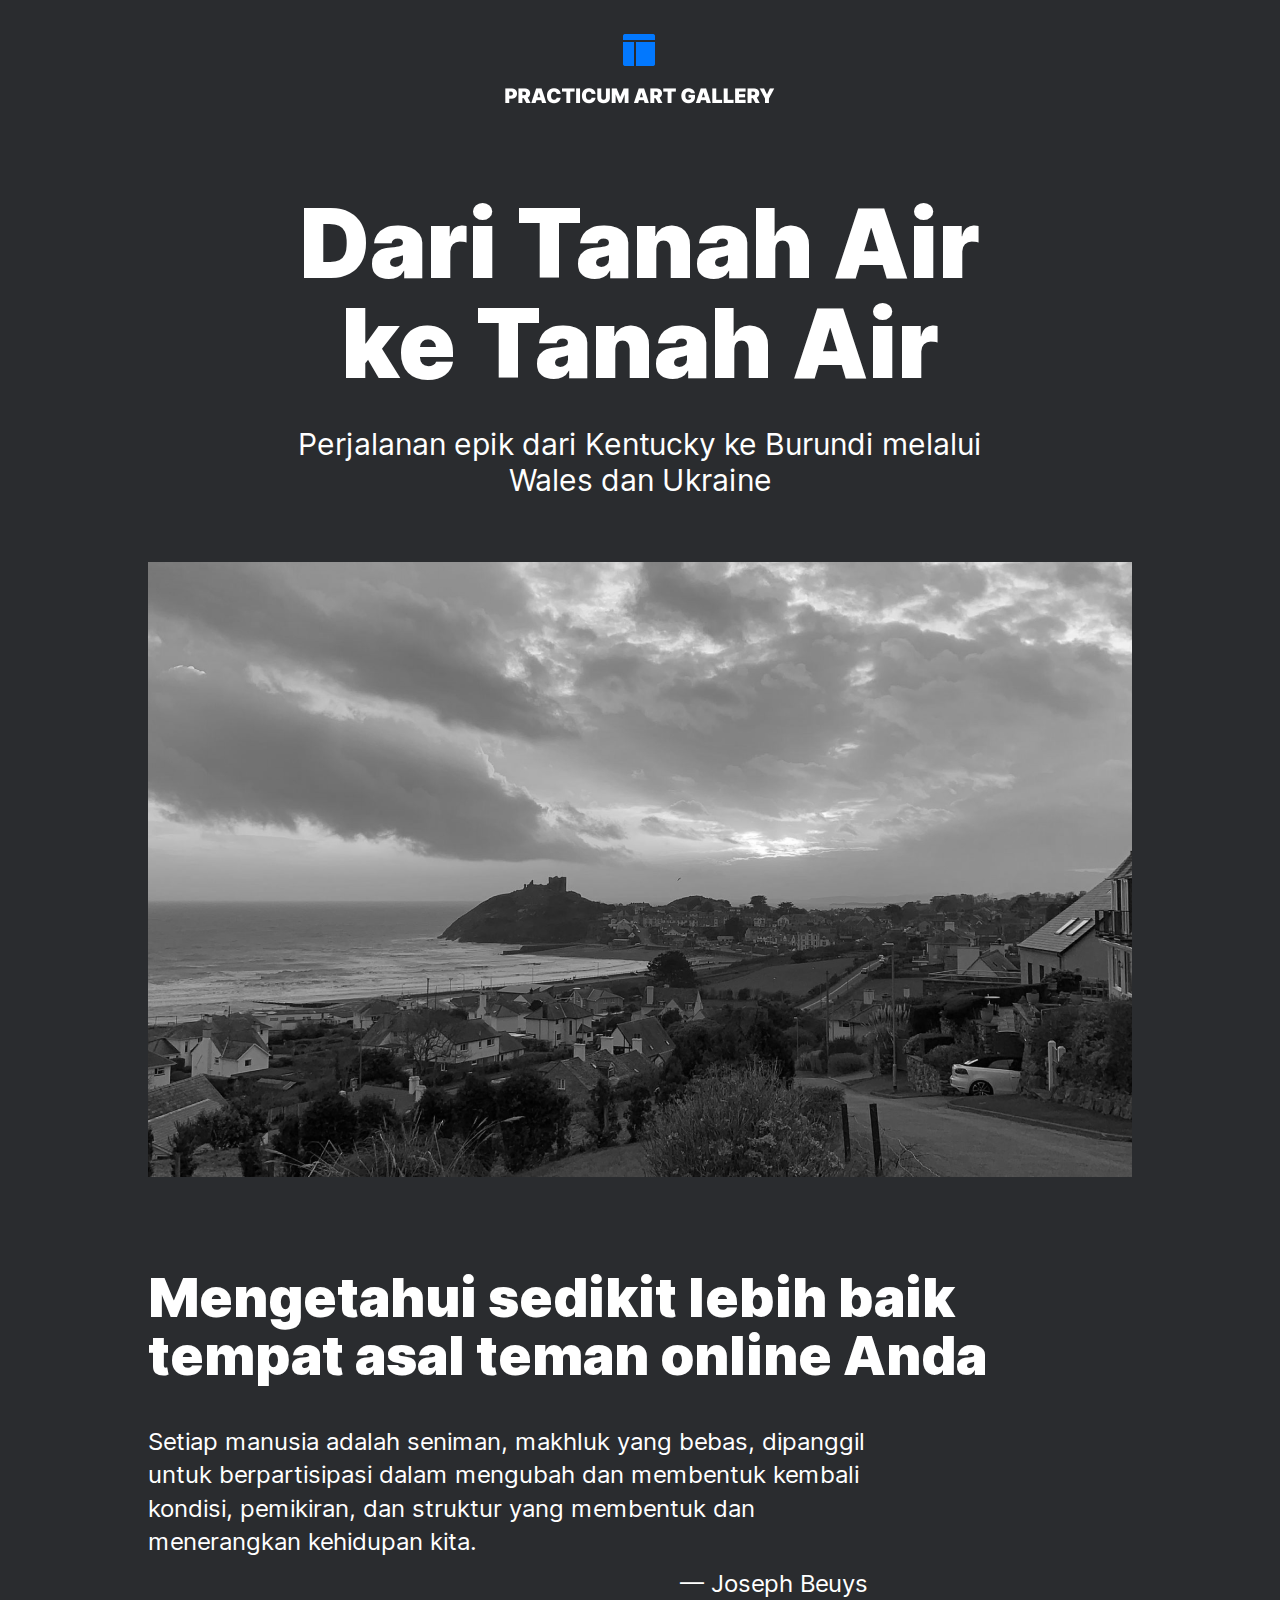
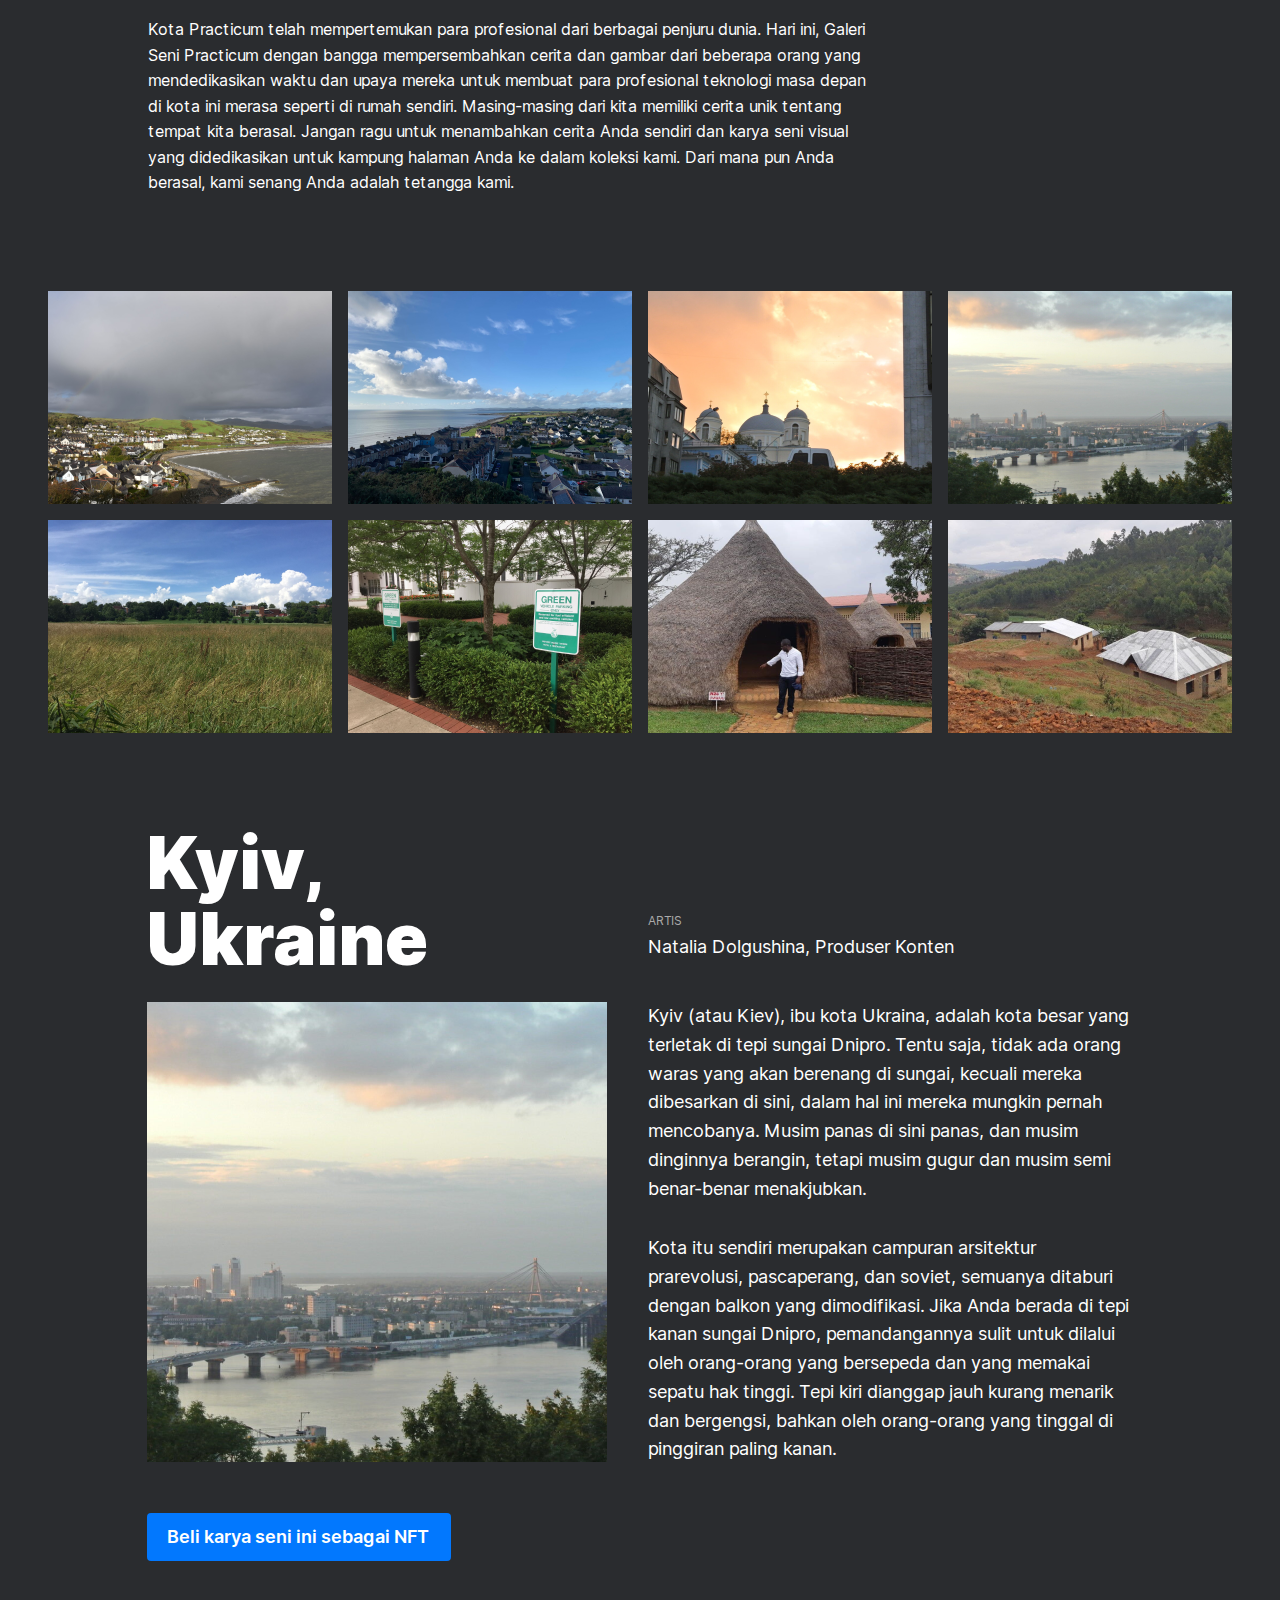
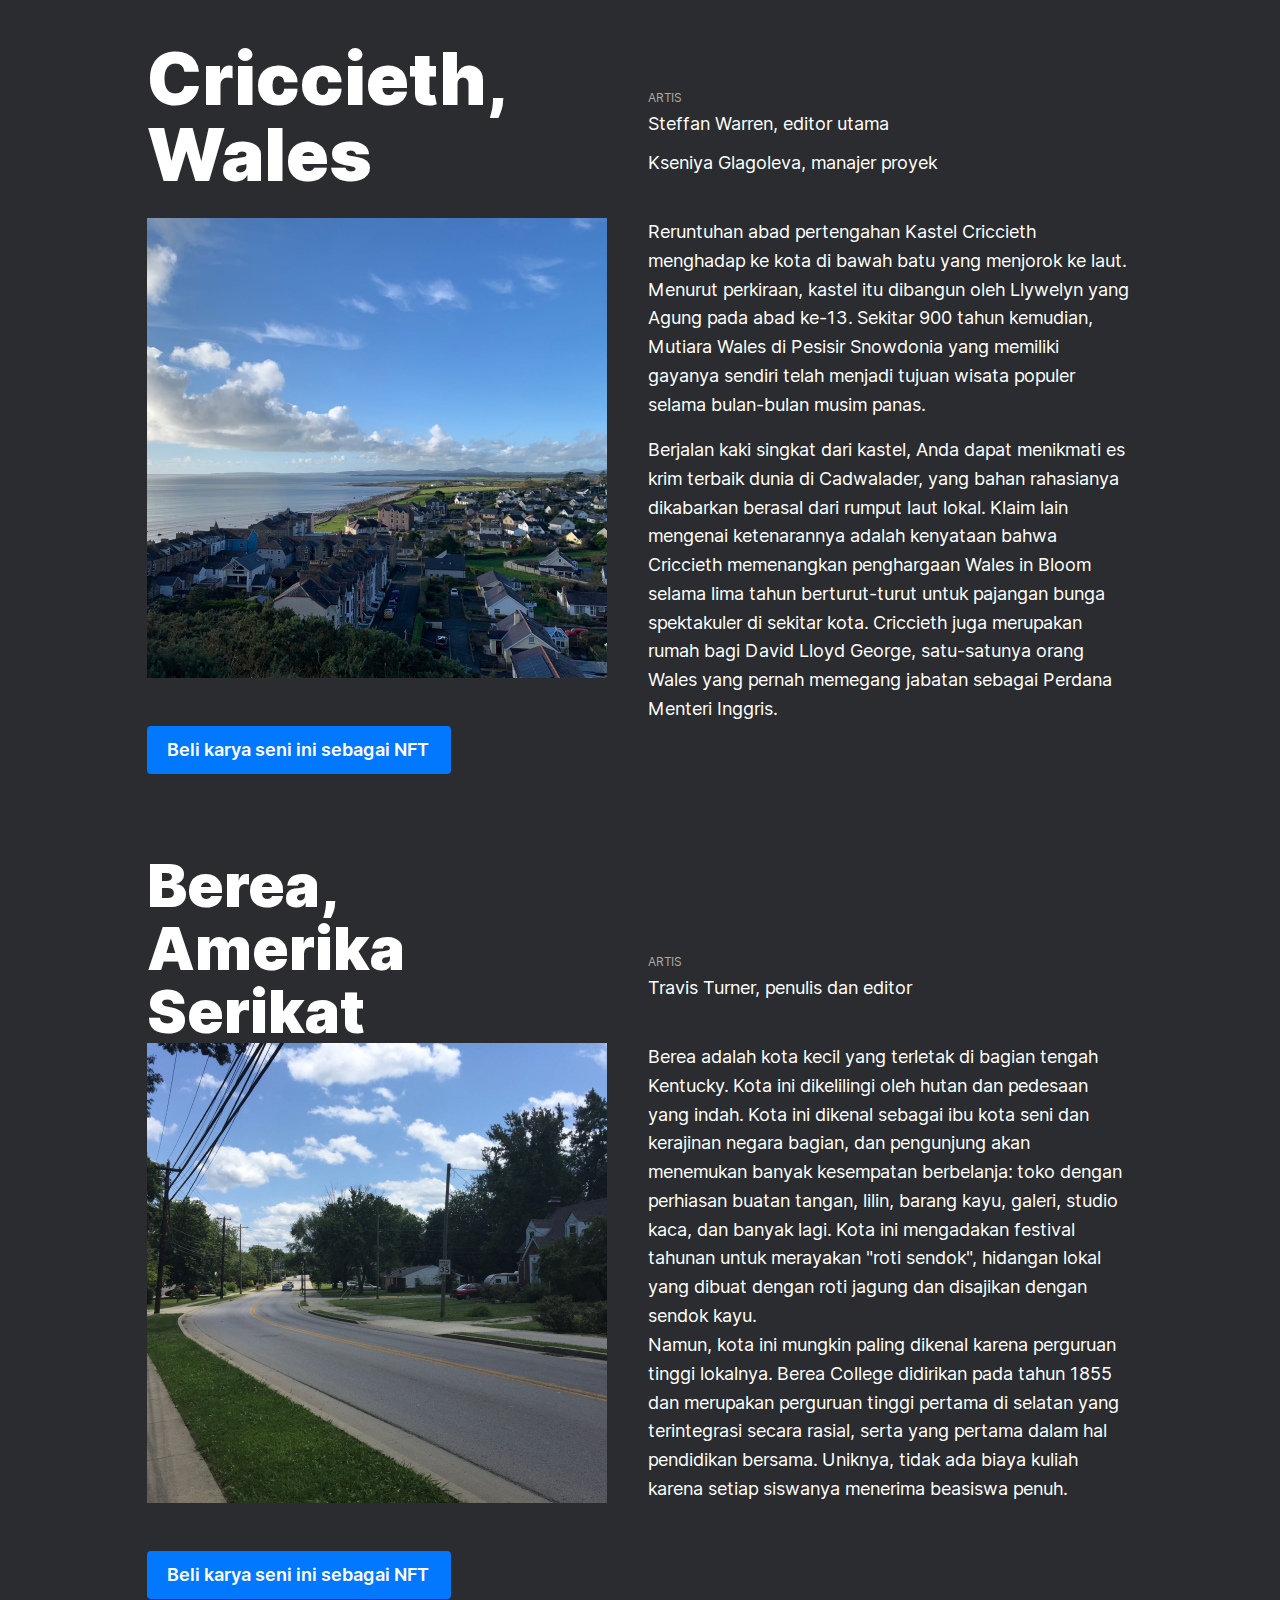
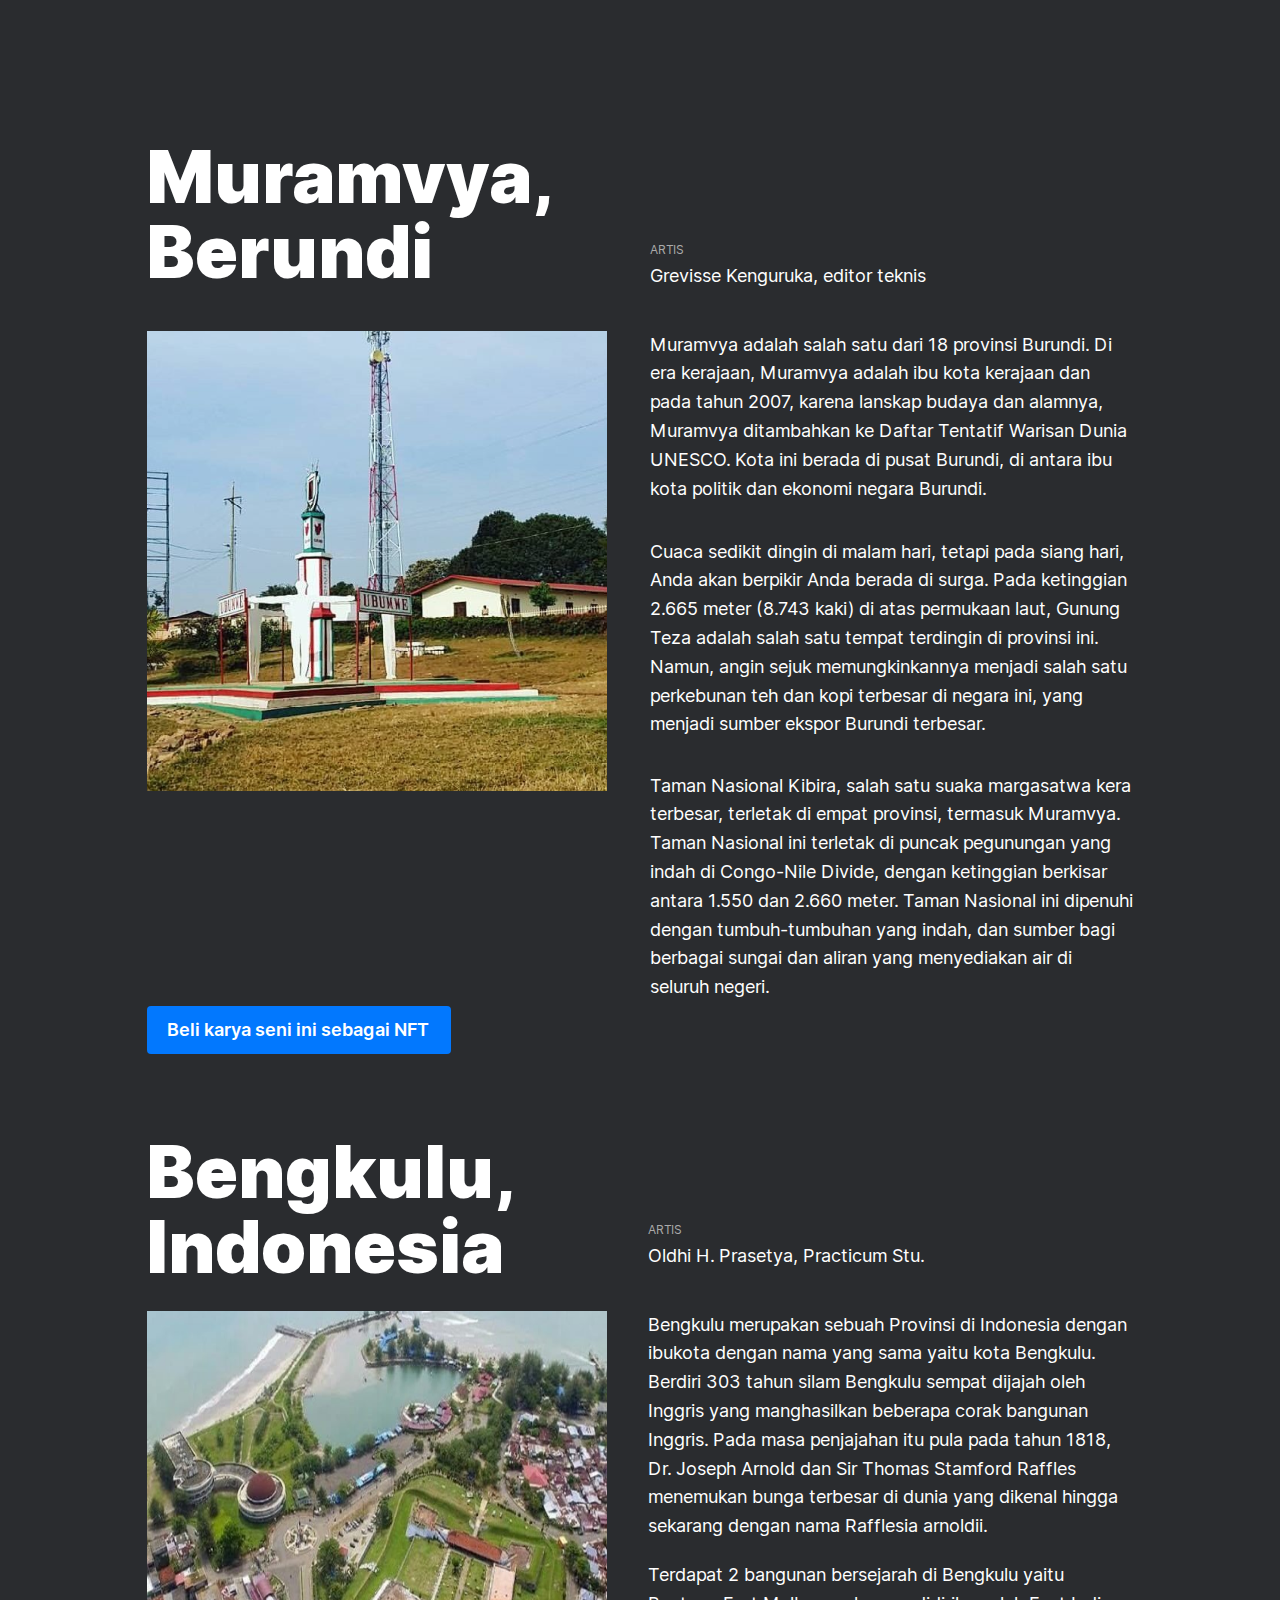
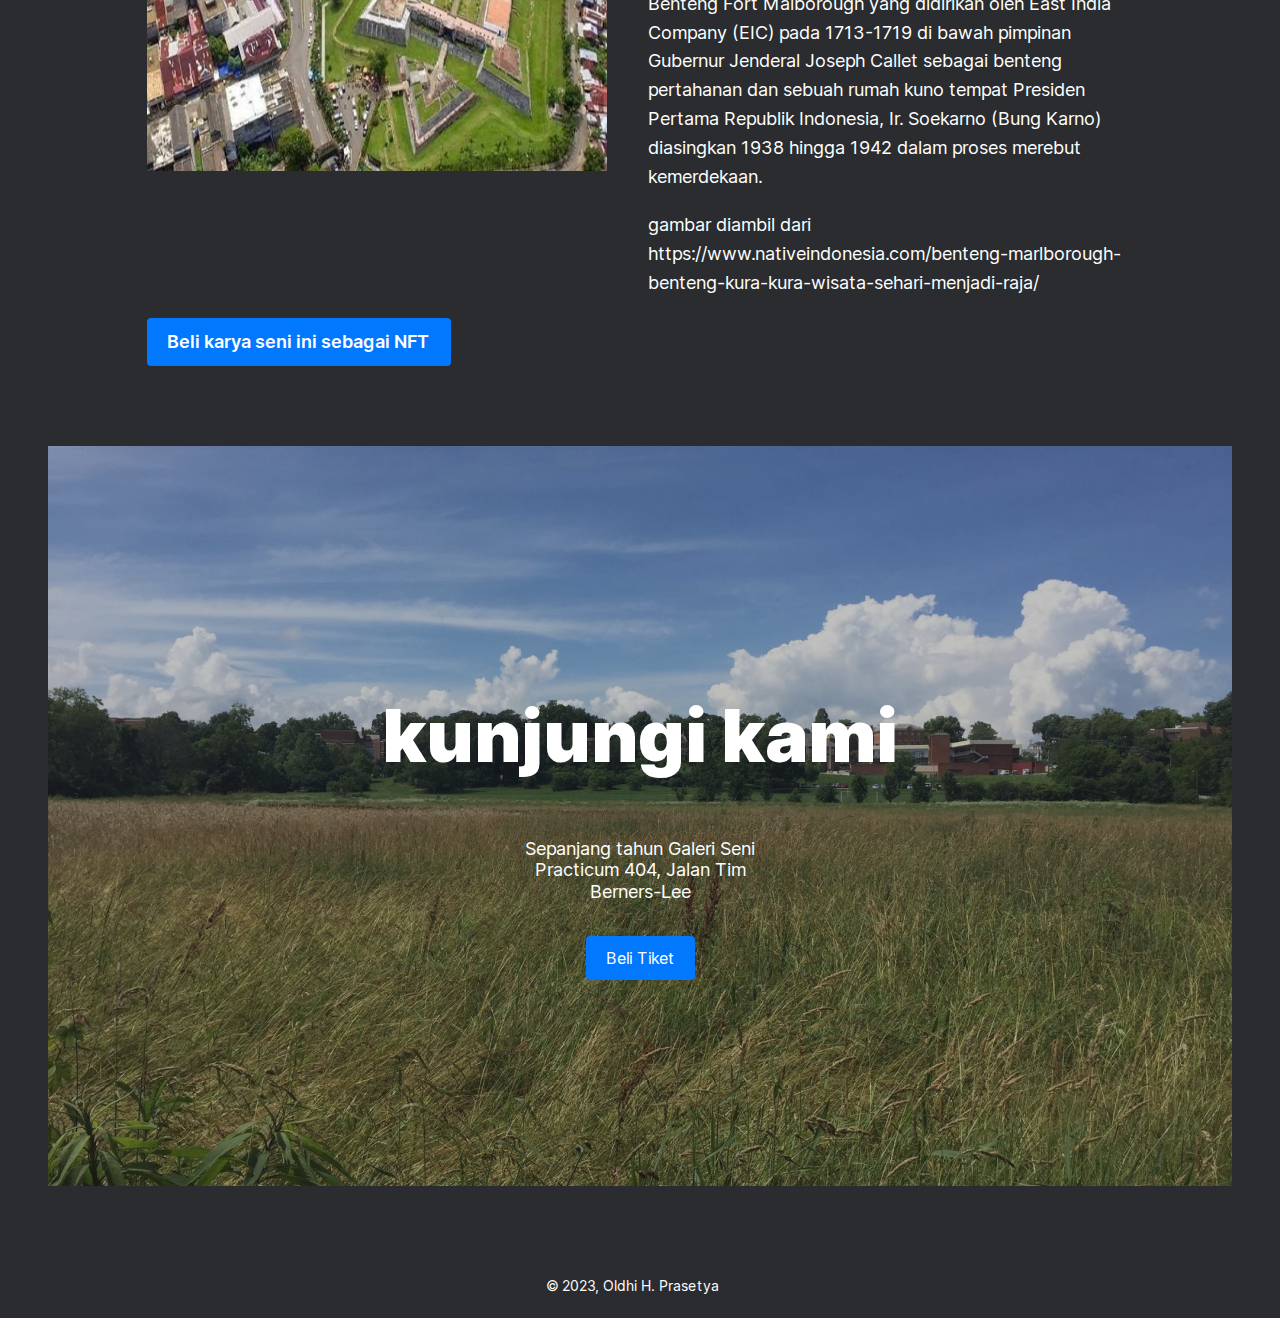
==== commit 792e2cb4: "revisi 1" ====
--- a/index.html
+++ b/index.html
@@ -14,6 +14,7 @@
             <img class="header__logo" src="./images/logo.png" alt="Logo Practicum Art Gallery">
         </header>
     </div>
+
     <main class="main">
         <!-- LEAD BLOCK-->
         <section class="lead">
@@ -127,6 +128,7 @@
         <footer class="footer">
             <p class="footer__copyright">&copy; 2023, Oldhi H. Prasetya</p>
         </footer>
-    </main>
+    </main>       
+    
 </body>
 </html>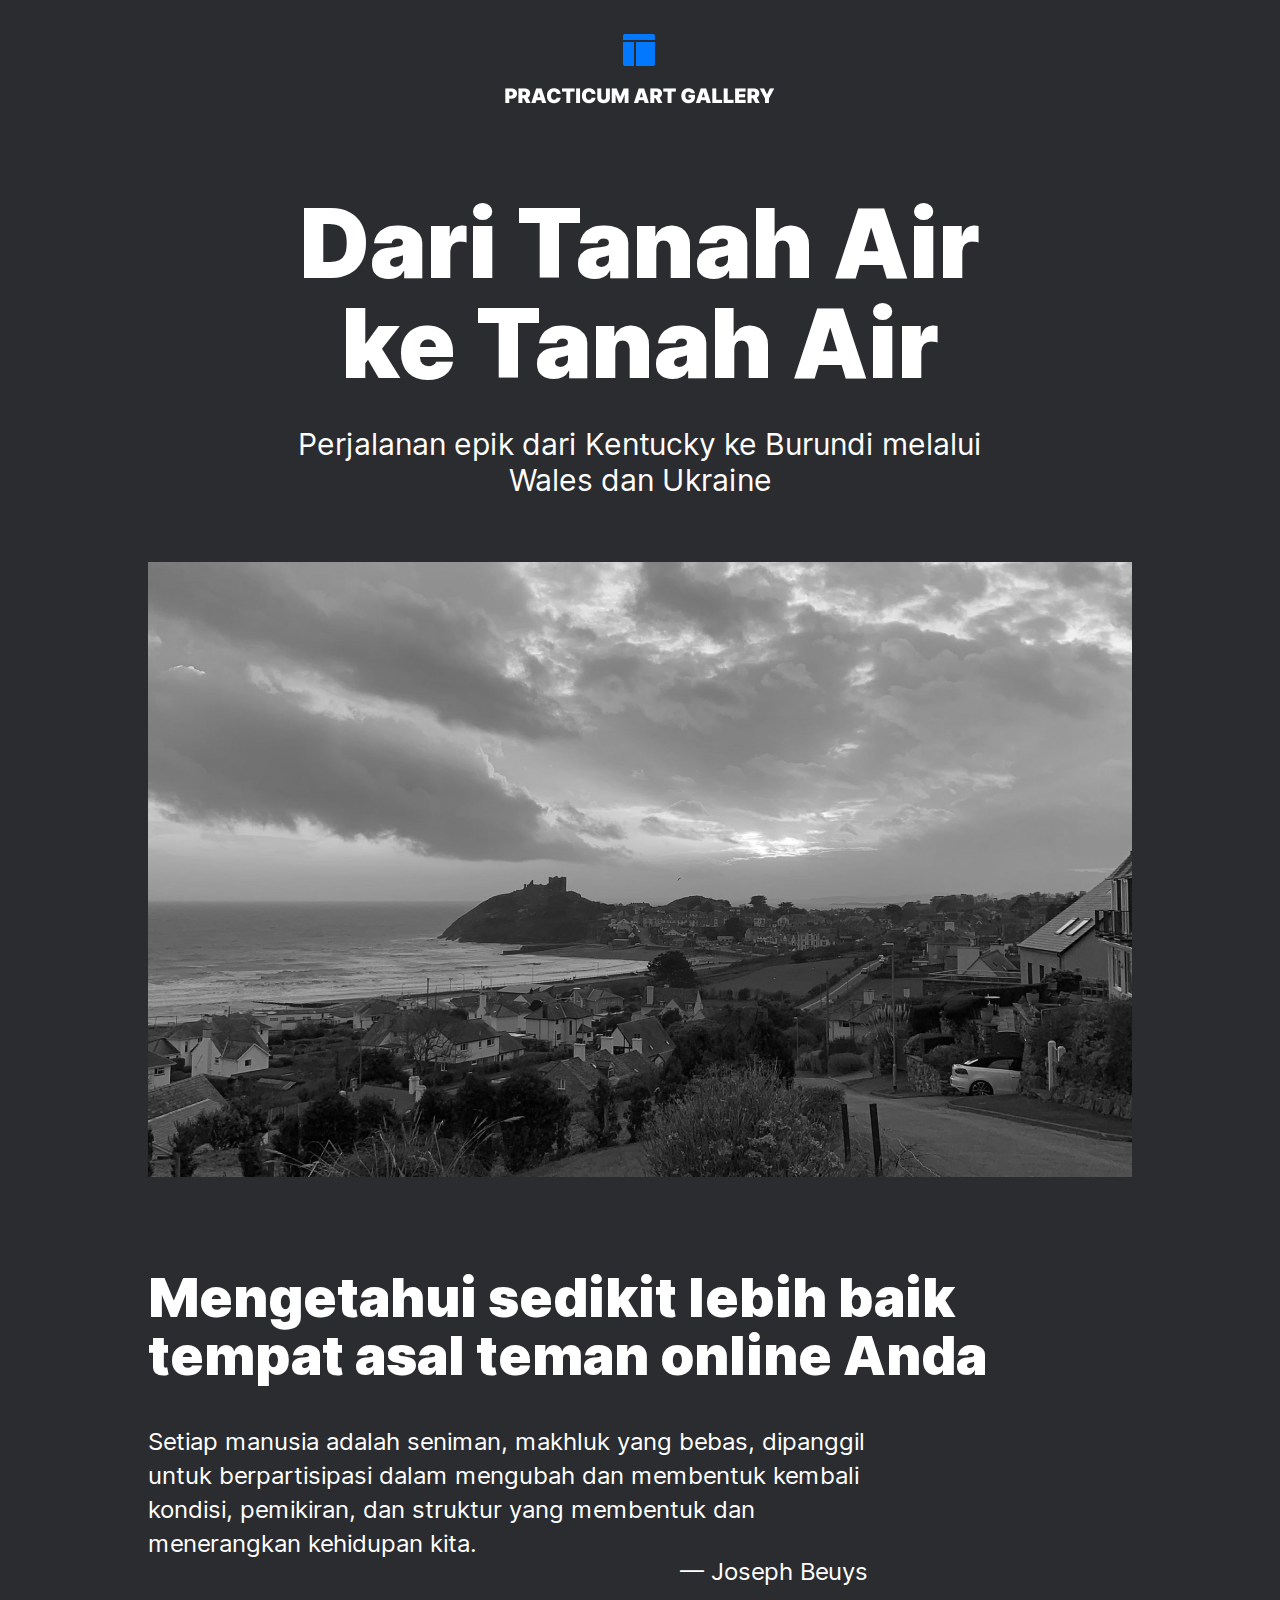
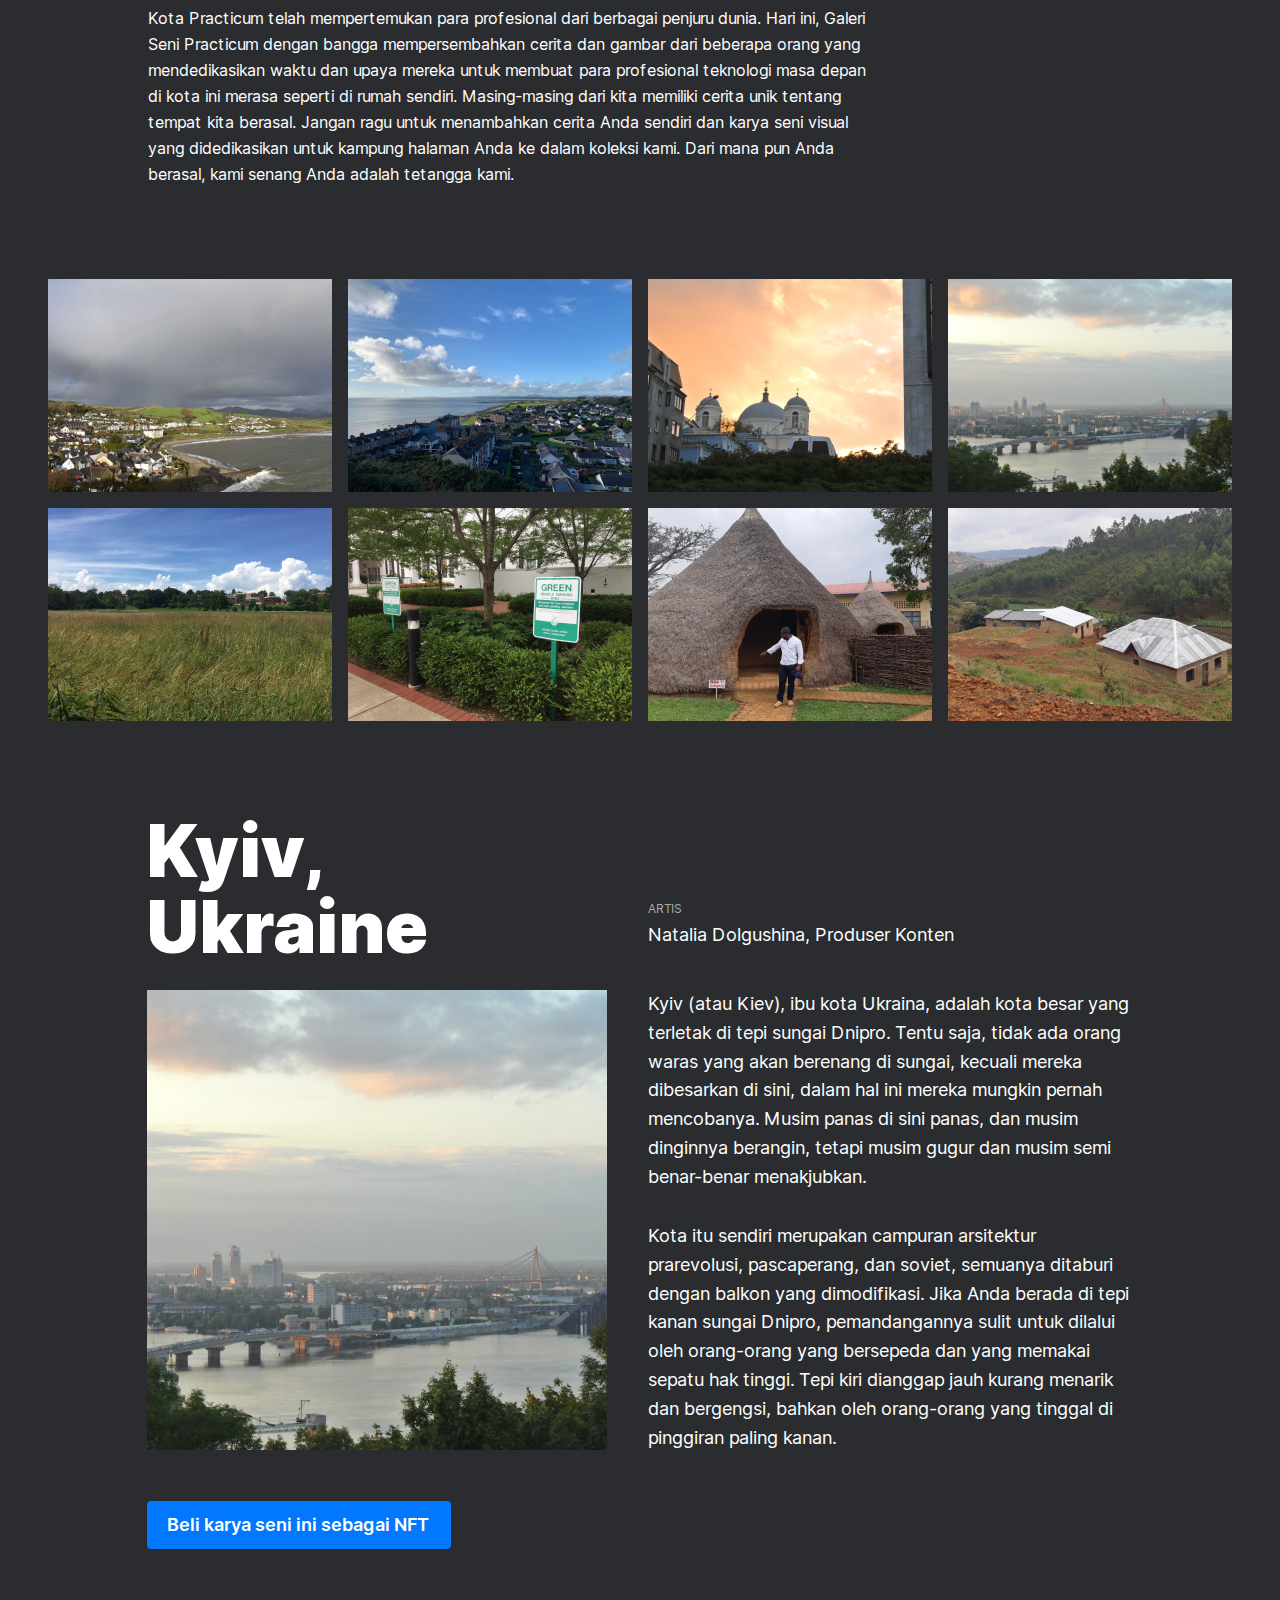
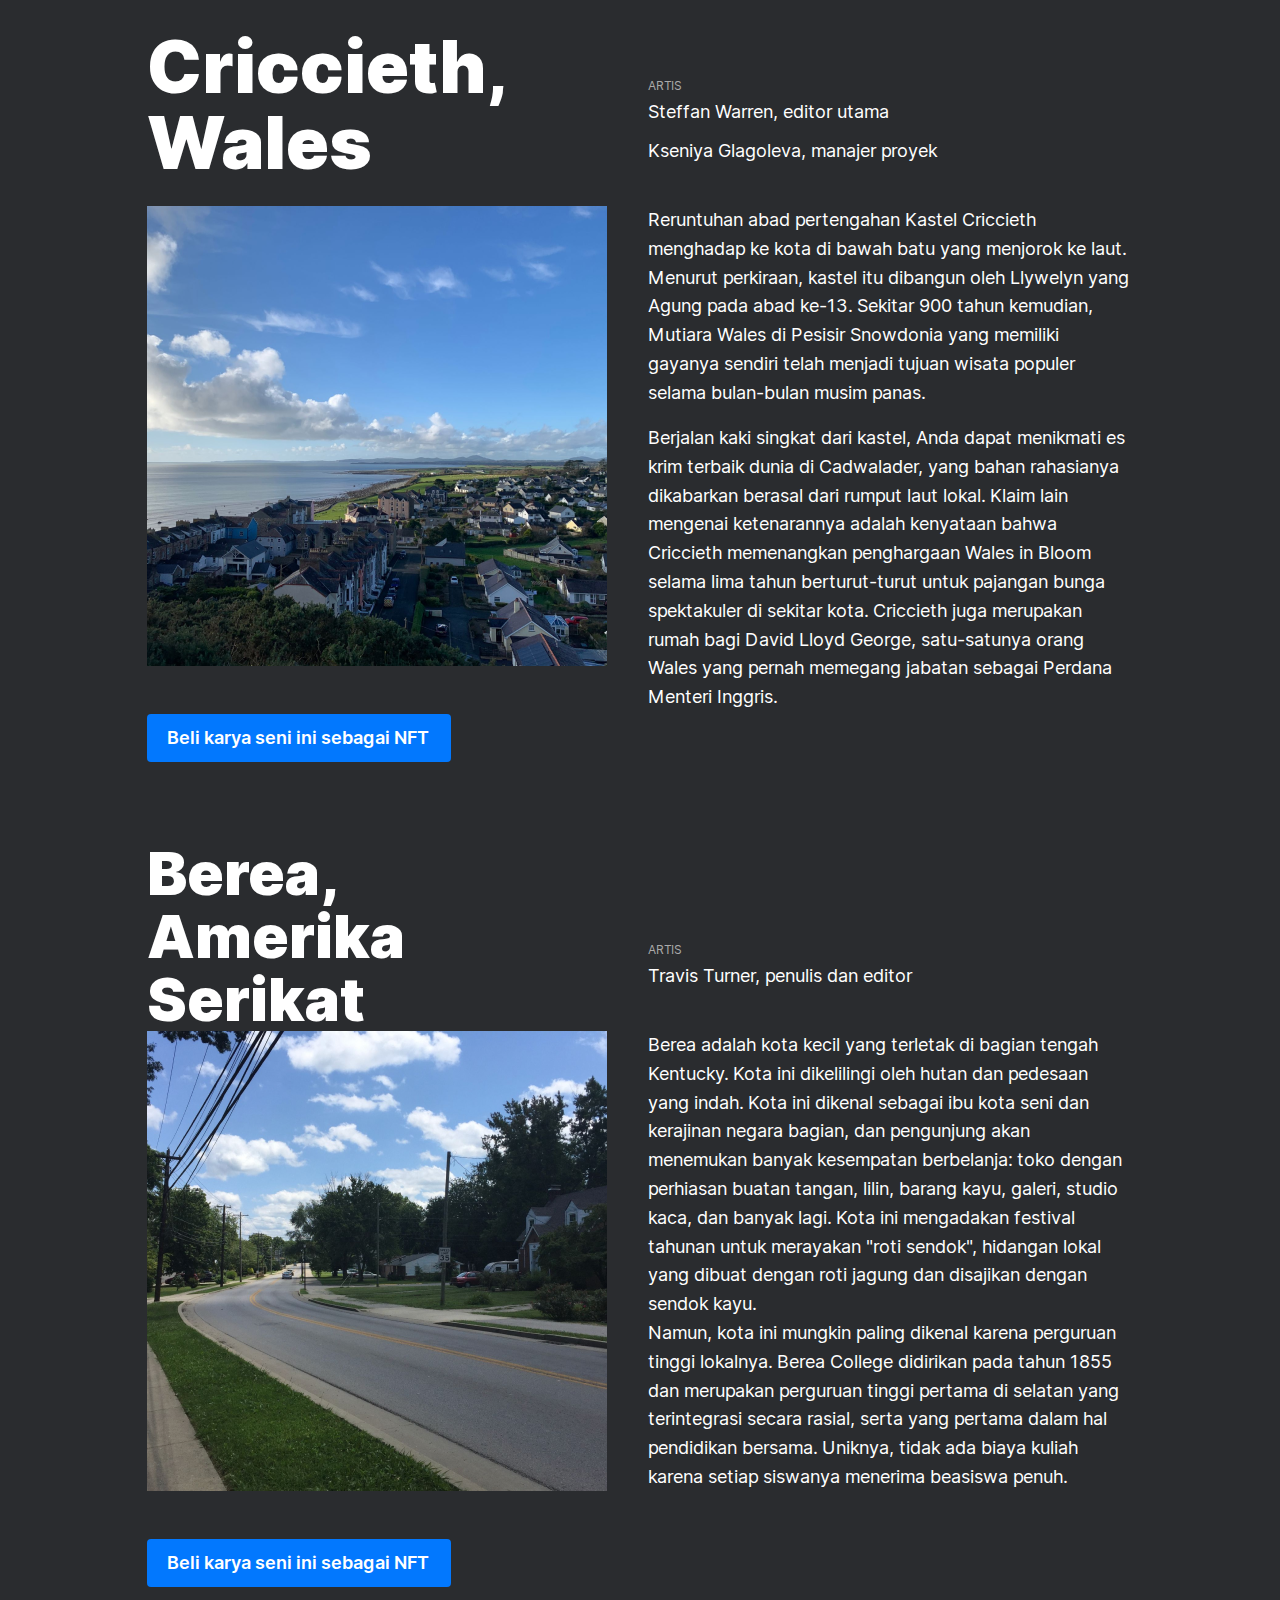
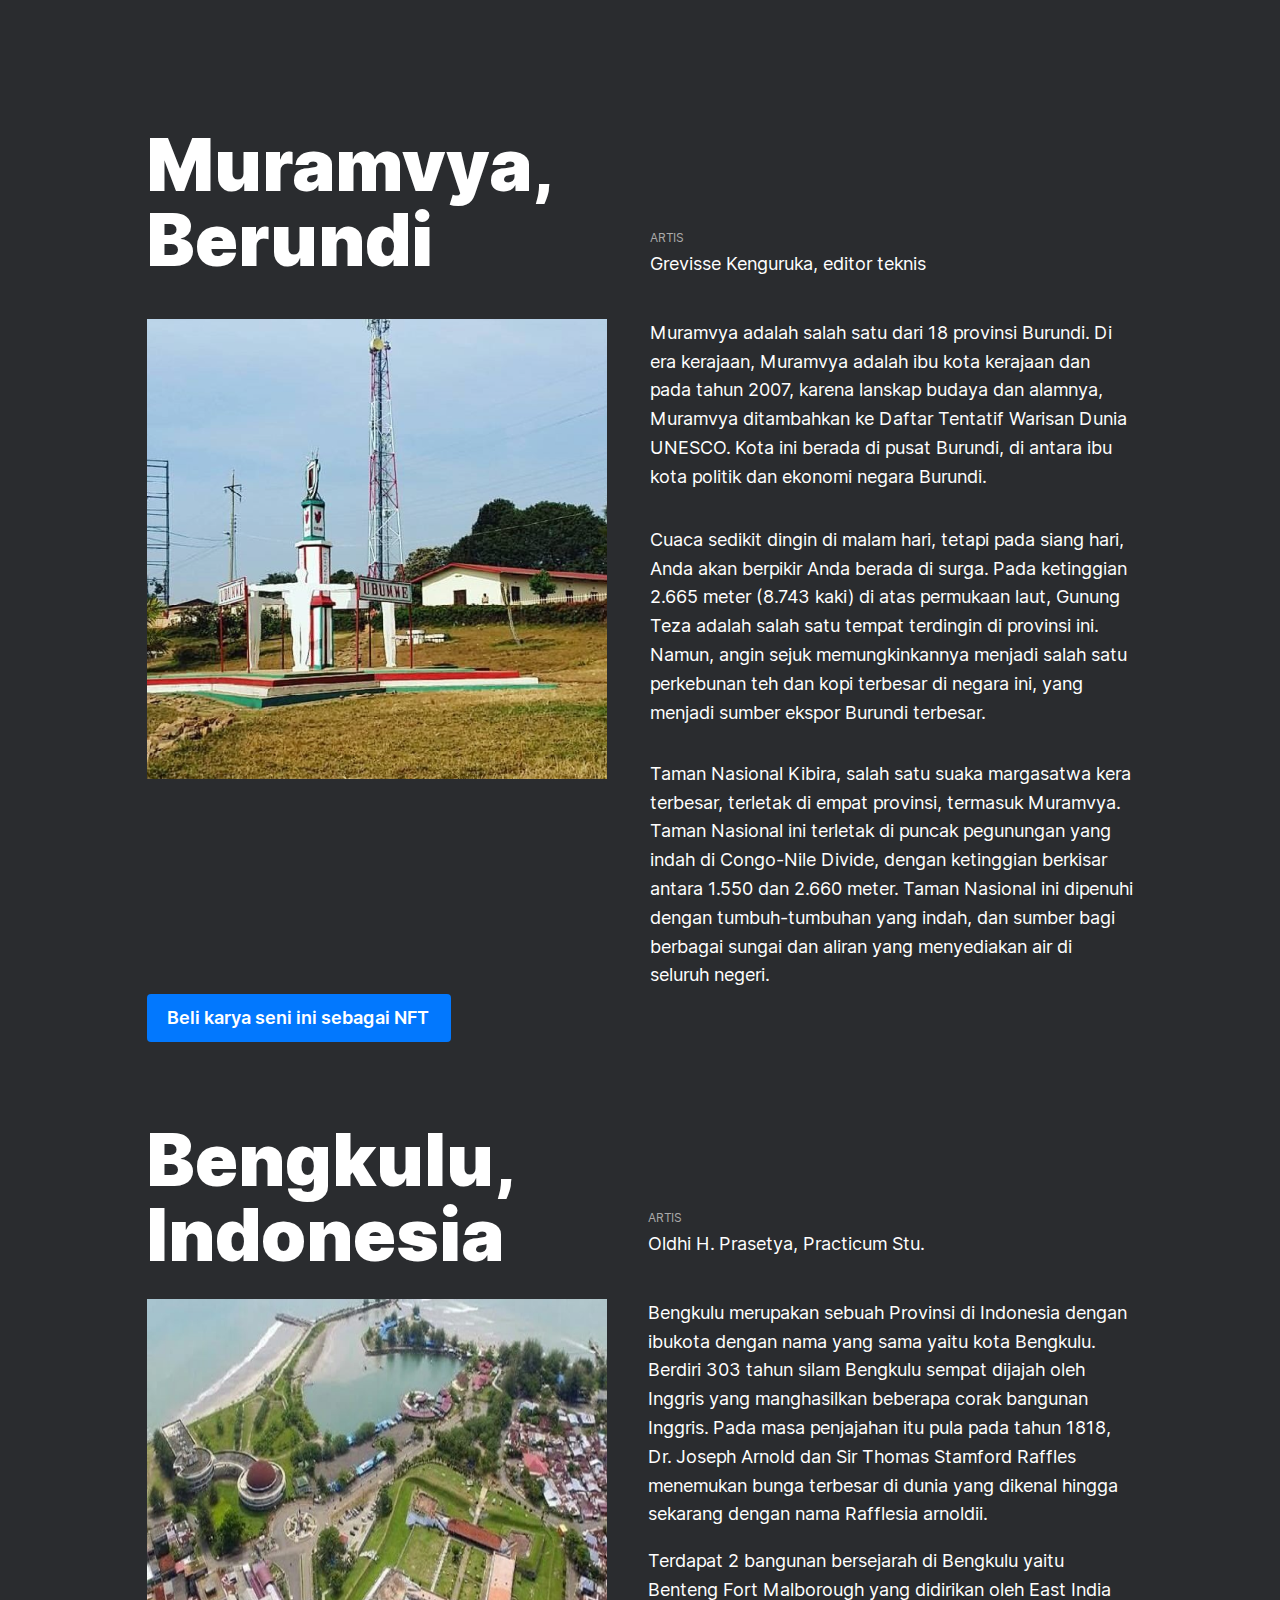
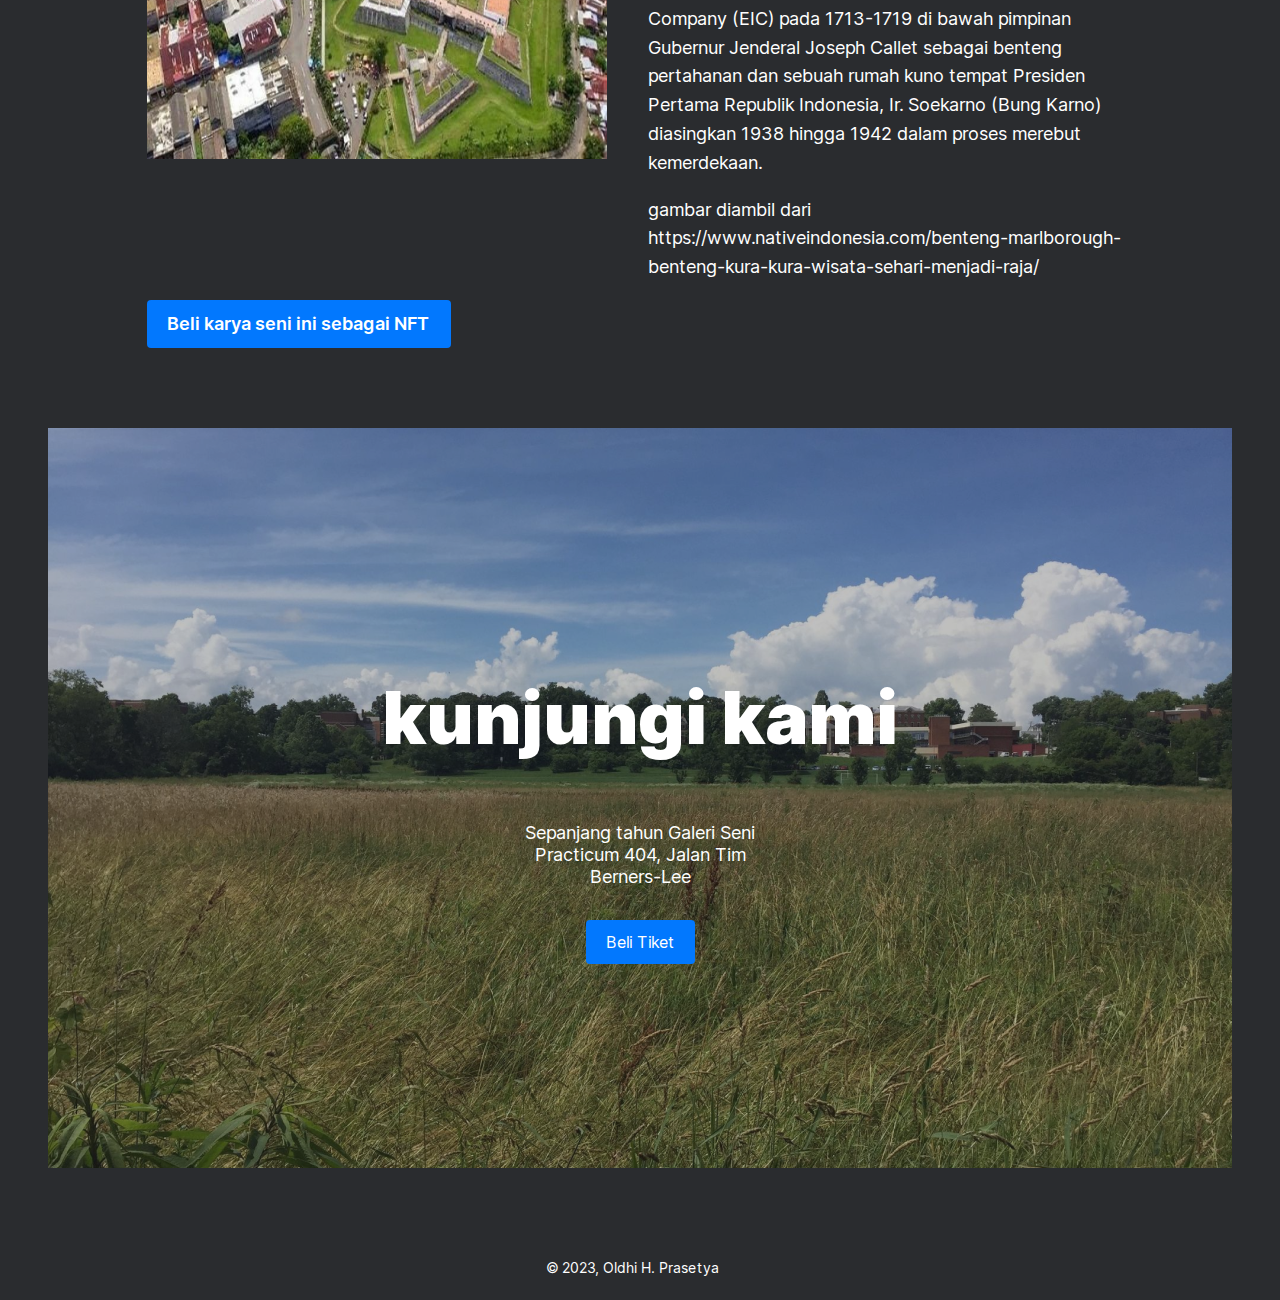
==== commit 1c014a55: "penyelesaian responsive 320" ====
--- a/index.html
+++ b/index.html
@@ -14,14 +14,13 @@
             <img class="header__logo" src="./images/logo.png" alt="Logo Practicum Art Gallery">
         </header>
     </div>
-
     <main class="main">
         <!-- LEAD BLOCK-->
         <section class="lead">
             <h1 class="lead__title">Dari Tanah Air ke Tanah Air</h1>
             <p class="lead__subtitle">Perjalanan epik dari Kentucky ke Burundi melalui Wales dan Ukraine</p>
             <img class="lead__image" src="./images/kalegin-michail.png" alt="kalegin-michail-179870-unsplash">
-        </section> 
+        </section>
         <!-- INTRO BLOCK-->   
         <section class="intro">
             <h2 class="intro__title">Mengetahui sedikit lebih baik tempat asal teman online Anda</h2>
@@ -114,7 +113,7 @@
                     <p class="place__paragraph place__paragraph_text5">Terdapat 2 bangunan bersejarah di Bengkulu yaitu Benteng Fort Malborough yang didirikan oleh East India Company (EIC) pada 1713-1719 di bawah pimpinan Gubernur Jenderal Joseph Callet sebagai benteng pertahanan dan sebuah rumah kuno tempat Presiden Pertama Republik Indonesia, Ir. Soekarno (Bung Karno) diasingkan 1938 hingga 1942 dalam proses merebut kemerdekaan.</p>
                     <p class="place__paragraph place__paragraph_text5">gambar diambil dari https://www.nativeindonesia.com/benteng-marlborough-benteng-kura-kura-wisata-sehari-menjadi-raja/</p>  
                 </div>
-            </div>
+            </div>            
         </section>
         <!-- COVER BLOCK-->
         <section class="cover">
@@ -128,7 +127,6 @@
         <footer class="footer">
             <p class="footer__copyright">&copy; 2023, Oldhi H. Prasetya</p>
         </footer>
-    </main>       
-    
+    </main>
 </body>
 </html>--- a/pages/index.css
+++ b/pages/index.css
@@ -19,13 +19,13 @@
 @import url(../blocks/places/place/__title/__title1/place__title1.css);
 @import url(../blocks/places/place/__paragraph/_text1/place__paragraph_text1.css);
 @import url(../blocks/places/place/__title/__title2/place__title2.css);
-@import url(../blocks/places/place/__paragraph/text2/place__paragraph_text2.css);
+@import url(../blocks/places/place/__paragraph/_text2/place__paragraph_text2.css);
 @import url(../blocks/places/place/__title/__title3/place__title3.css);
-@import url(../blocks/places/place/__paragraph/text3/place__paragraph_text3.css);
+@import url(../blocks/places/place/__paragraph/_text3/place__paragraph_text3.css);
 @import url(../blocks/places/place/__title/__title4/place__title4.css);
-@import url(../blocks/places/place/__paragraph/text4/place__paragraph_text4.css);
+@import url(../blocks/places/place/__paragraph/_text4/place__paragraph_text4.css);
 @import url(../blocks/places/place/__title/__title5/place__title5.css);
-@import url(../blocks/places/place/__paragraph/text5/place__paragraph_text5.css);
+@import url(../blocks/places/place/__paragraph/_text5/place__paragraph_text5.css);
 @import url(../blocks/places/place/__image/place__image.css);
 @import url(../blocks/places/place/__link-NFT/place__link-NFT.css);
 @import url(../blocks/places/place/__website/place__website.css);
